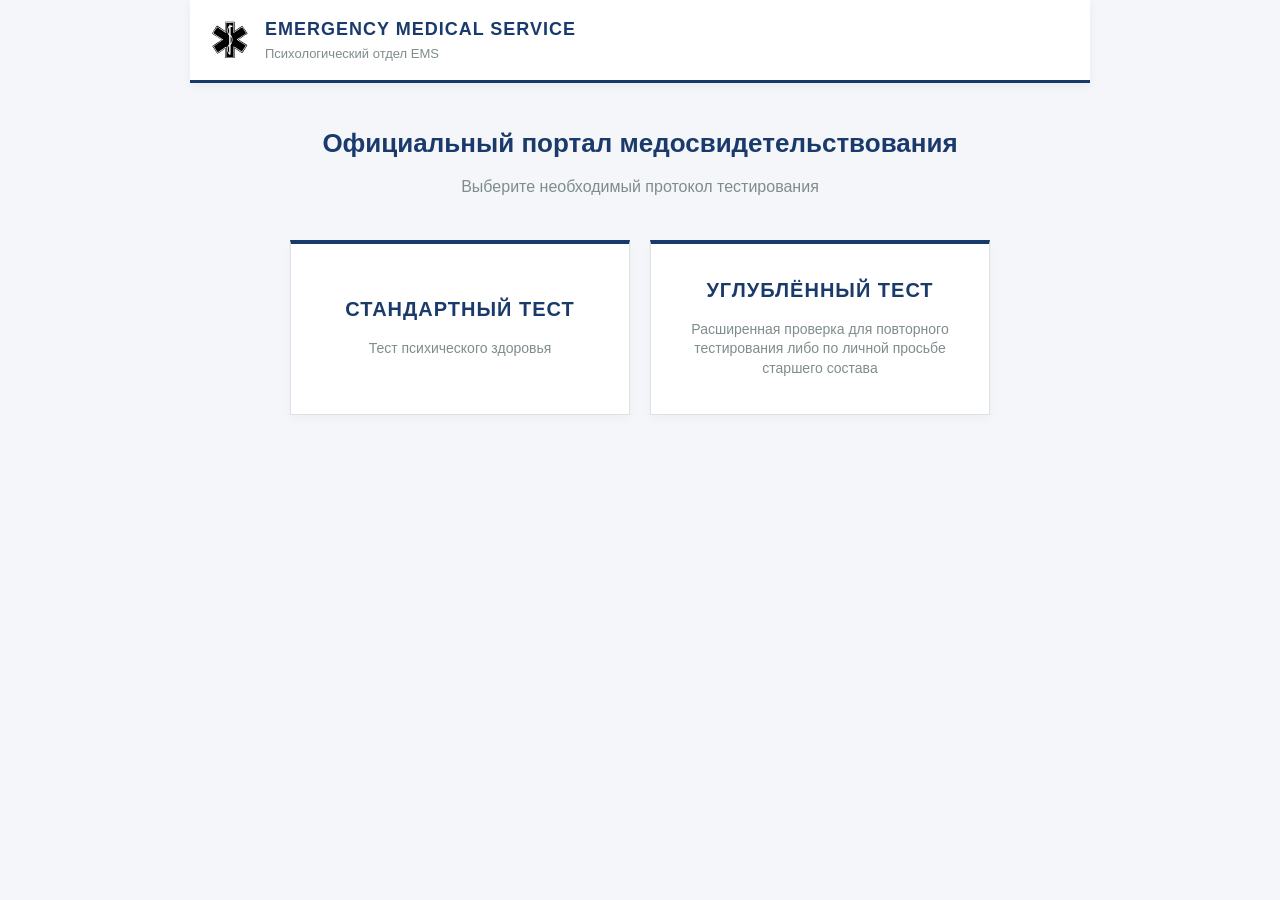
==== index.html @ 2fc99e48 "Update index.html" ====
<!DOCTYPE html>
<html lang="ru">

<head>
  <meta charset="UTF-8">
  <meta name="viewport" content="width=device-width, initial-scale=1.0">
  <title>|EMS| Чек-лист психического здоровья</title>
  <link rel="icon" type="image/svg+xml" href="assets/favicon.svg">

  <link rel="stylesheet" href="css/base.css">
  <link rel="stylesheet" href="css/form.css">
  <link rel="stylesheet" href="css/result.css">
  <link rel="stylesheet" href="css/certificate.css">
</head>

<body>

  <header class="ems-header">
    <div class="ems-header-inner">
      <img src="assets/logo-star.svg" alt="EMS" class="ems-logo">
      <div class="ems-header-text">
        <span class="ems-title">Emergency Medical Service</span>
        <span class="ems-subtitle">Психологический отдел EMS</span>
      </div>
    </div>
  </header>

  <main class="ems-content">
    <div id="startScreen">
      <h1>Официальный портал медосвидетельствования</h1>
      <div class="subtitle">Выберите необходимый протокол тестирования</div>

      <div class="menu-grid">
        <button class="menu-btn" onclick="openNormalModal()">
          <span class="btn-title">Стандартный тест</span>
          <span class="btn-subtitle">Тест психического здоровья</span>
        </button>
        <button class="menu-btn special" onclick="openSpecialModal()">
          <span class="btn-title">Углублённый тест</span>
          <span class="btn-subtitle">Расширенная проверка для повторного тестирования либо по личной просьбе старшего
            состава</span>
        </button>
      </div>
    </div>

    <div id="normalTestWrapper" style="display: none;">
      <button class="back-btn" onclick="goToMenu()">← Вернуться в главное меню</button>

      <h1>Психологический тест</h1>
      <div class="subtitle">Заполните данные и ответьте на вопросы</div>

      <div class="patient-fields">
        <label for="patientName">Имя и фамилия сотрудника:</label>
        <input type="text" id="patientName" placeholder="Например: Иван Петров" autocomplete="off">

        <label for="doctorName">Имя и фамилия врача:</label>
        <input type="text" id="doctorName" class="doctor-input" placeholder="Например: Александр Смирнов"
          autocomplete="off">
      </div>

      <form id="quiz"></form>

      <div class="form-actions">
        <button onclick="checkAnswers('normal')">Завершить и проверить</button>
        <button class="secondary" onclick="resetQuiz()">Очистить форму</button>
      </div>

      <div id="result"></div>

      <button class="gen-btn" id="genBtn" onclick="generateCertificate()" style="display:none;">
        Сформировать справку
      </button>
    </div>

    <div id="specialTestWrapper" style="display: none;">
      <button class="back-btn" onclick="goToMenu()">← Вернуться в главное меню</button>

      <h1>Углублённый психологический тест</h1>
      <div class="subtitle">Заполните данные и ответьте на вопросы</div>

      <div class="patient-fields">
        <label for="specialPatientName">Имя и фамилия сотрудника:</label>
        <input type="text" id="specialPatientName" placeholder="Например: Иван Петров" autocomplete="off">

        <label for="specialDoctorName">Имя и фамилия врача:</label>
        <input type="text" id="specialDoctorName" class="doctor-input" placeholder="Например: Александр Смирнов"
          autocomplete="off">
      </div>

      <form id="specialQuiz"></form>

      <div class="form-actions">
        <button onclick="checkAnswers('special')">Завершить и проверить</button>
        <button class="secondary" onclick="resetQuiz()">Очистить форму</button>
      </div>

      <div id="specialResult"></div>

      <button class="gen-btn" id="specialGenBtn" onclick="generateCertificate()" style="display:none;">
        Сформировать справку
      </button>
    </div>
  </main>

  <!-- Модальное окно выбора отдела для стандартного теста -->
  <div id="normalModal" class="modal-overlay" style="display: none;">
    <div class="modal-content">
      <h2>Выберите отдел</h2>
      <p class="modal-subtitle">Для какого подразделения проводится стандартный тест?</p>
      <div class="modal-grid">
        <button class="modal-btn" onclick="startNormalTest('lspd')">LSPD</button>
        <button class="modal-btn disabled" disabled onclick="startNormalTest('advocate')">Адвокатура</button>
        <button class="modal-btn disabled" disabled onclick="startNormalTest('ems')">EMS</button>
        <button class="modal-btn disabled" disabled onclick="startNormalTest('gov')">GOV</button>
      </div>
      <button class="modal-close" onclick="closeModal('normalModal')">Отмена</button>
    </div>
  </div>

  <!-- Модальное окно выбора отдела -->
  <div id="specialModal" class="modal-overlay" style="display: none;">
    <div class="modal-content">
      <h2>Выберите отдел</h2>
      <p class="modal-subtitle">Для какого подразделения проводится углублённый тест?</p>
      <div class="modal-grid">
        <button class="modal-btn" onclick="startSpecialTest('lspd')">LSPD</button>
        <button class="modal-btn disabled" disabled onclick="startSpecialTest('advocate')">Адвокатура</button>
        <button class="modal-btn disabled" disabled onclick="startSpecialTest('ems')">EMS</button>
        <button class="modal-btn disabled" disabled onclick="startSpecialTest('gov')">GOV</button>
      </div>
      <button class="modal-close" onclick="closeSpecialModal()">Отмена</button>
    </div>
  </div>

  <!-- СПРАВКА ВЫНЕСЕНА СЮДА, ЧТОБЫ ОНА НЕ ЗАВИСЕЛА ОТ ТЕСТОВ -->
  <div id="certWrapper" style="display:none; margin-top: 30px;">
    <div id="certImage">
      <div id="ciStampArea"></div>
      <div class="ci-header">
        <img class="ci-logo" alt="Звезда жизни" src="assets/logo-star.svg">
        <div class="ci-header-text">
          <div class="ci-org">Emergency Medical Service</div>
          <div class="ci-title">СПРАВКА</div>
          <div class="ci-subtitle">о психическом состоянии сотрудника</div>
        </div>
      </div>

      <div class="ci-body">
        <div class="ci-row">
          <span class="ci-label">Сотрудник:</span>
          <span class="ci-value" id="ciPatient">—</span>
        </div>
        <div class="ci-row">
          <span class="ci-label">Психическое состояние:</span>
          <div class="ci-state" id="ciState">—</div>
        </div>
        <div class="ci-verdict" id="ciVerdict">—</div>
      </div>

      <div class="ci-footer">
        <div>
          <div class="ci-sign-line" id="ciDoctor">—</div>
          <div class="ci-label">Подпись врача</div>
        </div>
        <div class="ci-date" id="ciDate">—</div>
      </div>
    </div>

    <div class="cert-actions">
      <button class="copy-btn" id="copyBtn" onclick="copyCertificate()">Текст для Discord</button>
      <button class="img-btn" id="imgBtn" onclick="copyCertificateAsImage()">Скопировать картинкой</button>
    </div>

    <div class="rp-row" id="rpRow" style="display:none;">
      <button class="rp-btn" id="rpBtn" onclick="copyRoleplay()">RP /me</button>
      <button class="do-btn" id="doBtn" onclick="copyDo()">RP /do</button>
    </div>

    <div class="copy-status" id="copyStatus"></div>
  </div>

  <script src="js/data.js"></script>
  <script src="js/utils.js"></script>
  <script src="js/stamp.js"></script>
  <script src="js/quiz.js"></script>
  <script src="js/certificate.js"></script>
  <script src="js/main.js"></script>
</body>

</html>
---- css/base.css ----
* { box-sizing: border-box; }

body {
  font-family: 'Segoe UI', -apple-system, Arial, sans-serif;
  max-width: 900px;
  margin: 0 auto;
  padding: 0 20px 50px 20px;
  font-size: 16px;
  line-height: 1.6;
  color: #2c3e50;
  background-color: #f4f6f9;
}

/* Строгая шапка */
.ems-header {
  background: #ffffff;
  border-bottom: 3px solid #1a3a6c;
  margin: 0 -20px 40px -20px;
  padding: 15px 20px;
  box-shadow: 0 2px 10px rgba(0,0,0,0.05);
}

.ems-header-inner {
  display: flex;
  align-items: center;
  gap: 15px;
  max-width: 900px;
  margin: 0 auto;
}

.ems-logo {
  width: 40px;
  height: 40px;
}

.ems-header-text {
  display: flex;
  flex-direction: column;
}

.ems-title {
  font-size: 18px;
  font-weight: 700;
  color: #1a3a6c;
  letter-spacing: 1px;
  text-transform: uppercase;
}

.ems-subtitle {
  font-size: 13px;
  color: #7f8c8d;
  font-weight: 500;
}

h1 {
  font-size: 26px;
  text-align: center;
  margin-bottom: 10px;
  color: #1a3a6c;
  font-weight: 700;
}

.subtitle {
  text-align: center;
  color: #7f8c8d;
  font-size: 16px;
  margin-bottom: 35px;
}
---- css/form.css ----
.patient-fields {
  background: #ffffff;
  padding: 25px;
  border-radius: 0;
  margin-bottom: 30px;
  border: 1px solid #dce1e6;
  border-top: 4px solid #1a3a6c;
  box-shadow: 0 4px 12px rgba(0,0,0,0.03);
}

.patient-fields label {
  display: block;
  font-weight: 600;
  margin-bottom: 8px;
  color: #2c3e50;
  font-size: 14px;
  text-transform: uppercase;
  letter-spacing: 0.5px;
}

.patient-fields input {
  width: 100%;
  padding: 14px;
  font-size: 16px;
  border: 1px solid #bdc3c7;
  border-radius: 3px;
  margin-bottom: 20px;
  background: #fafbfc;
  transition: border 0.2s;
}

.patient-fields input:focus {
  outline: none;
  border-color: #1a3a6c;
  background: #ffffff;
  box-shadow: 0 0 0 3px rgba(26, 58, 108, 0.1);
}

.patient-fields input:last-child { margin-bottom: 0; }

.block-title {
  font-size: 16px;
  font-weight: 700;
  margin: 40px 0 20px;
  padding: 15px 20px;
  background: #1a3a6c; /* Темно-синий фон */
  color: #ffffff;
  border-radius: 3px;
  text-transform: uppercase;
  letter-spacing: 1px;
  box-shadow: 0 2px 4px rgba(0,0,0,0.1);
}

.question {
  margin-bottom: 25px;
  padding: 25px;
  border: 1px solid #bdc3c7; /* Четкая серая рамка */
  border-left: 4px solid #1a3a6c; /* Синий акцент слева */
  border-radius: 3px;
  background: #ffffff;
  box-shadow: 0 4px 6px rgba(0,0,0,0.04); /* Легкая тень для объема */
}

.question h3 { 
  margin-top: 0; 
  font-size: 17px; 
  font-weight: 700;
  color: #1a3a6c; /* Синий цвет заголовка вопроса */
  margin-bottom: 15px;
  line-height: 1.4;
  border-bottom: 1px solid #eef2f5;
  padding-bottom: 10px;
}

label.answer {
  display: flex;
  align-items: flex-start;
  gap: 12px;
  margin: 8px 0;
  padding: 14px;
  background: #f8fafc;
  border: 1px solid #dce1e6;
  border-radius: 4px;
  cursor: pointer;
  transition: all 0.15s;
}

label.answer:hover {
  background: #eef2f5;
  border-color: #bdc3c7;
}

input[type="checkbox"] {
  width: 18px;
  height: 18px;
  flex-shrink: 0;
  margin-top: 3px;
  cursor: pointer;
  accent-color: #1a3a6c;
}

/* Базовые кнопки */
button {
  width: 100%;
  padding: 15px 20px;
  font-size: 16px;
  font-weight: 600;
  cursor: pointer;
  border-radius: 4px;
  border: none;
  margin-top: 10px;
  display: flex;
  align-items: center;
  justify-content: center;
  gap: 8px;
  transition: background 0.2s;
}

/* Основная кнопка */
.form-actions button:first-child {
  background: #1a3a6c;
  color: #ffffff;
  border: 1px solid #1a3a6c;
}
.form-actions button:first-child:hover {
  background: #122a4f;
}

/* Кнопка Сбросить */
button.secondary {
  background: #ffffff;
  color: #7f8c8d;
  border: 1px solid #bdc3c7;
}
button.secondary:hover {
  background: #f4f6f8;
  color: #2c3e50;
}

/* Кнопка Генерации */
button.gen-btn {
  background: #2980b9;
  color: white;
  margin-top: 25px;
  padding: 16px;
  font-size: 17px;
}
button.gen-btn:hover {
  background: #216a9c;
}

/* Меню */
#startScreen {
  text-align: center;
  margin-top: 20px;
}

.menu-grid {
  display: grid;
  grid-template-columns: 1fr 1fr;
  gap: 20px;
  max-width: 700px;
  margin: 40px auto;
}

.menu-btn {
  padding: 35px 25px;
  background: #ffffff;
  color: #1a3a6c;
  border: 1px solid #dce1e6;
  border-top: 4px solid #1a3a6c;
  border-radius: 0;
  cursor: pointer;
  transition: all 0.2s;
  display: flex;
  flex-direction: column;
  align-items: center;
  justify-content: center;
  margin-top: 0;
  box-shadow: 0 4px 10px rgba(0,0,0,0.03);
  text-align: center;
}

.menu-btn:hover {
  background: #f8fafc;
  border-color: #1a3a6c;
  box-shadow: 0 8px 20px rgba(26, 58, 108, 0.08);
}

.btn-title {
  font-size: 20px;
  font-weight: 700;
  margin-bottom: 10px;
  text-transform: uppercase;
  letter-spacing: 1px;
}

.btn-subtitle {
  font-size: 14px;
  color: #7f8c8d;
  font-weight: 400;
  line-height: 1.4;
}

.menu-btn.special {
  border-top-color: #1a3a6c;
}

.menu-btn.special .btn-title {
  color: #1a3a6c;
}

.back-btn {
  background: transparent;
  color: #7f8c8d;
  border: none;
  font-size: 15px;
  font-weight: 600;
  cursor: pointer;
  padding: 0;
  margin-bottom: 20px;
  width: auto;
  text-align: left;
}

.back-btn:hover {
  color: #1a3a6c;
}

.empty-state {
  text-align: center; 
  margin-top: 40px; 
  font-size: 16px; 
  color: #7f8c8d;
  padding: 50px;
  background: #ffffff;
  border: 1px solid #dce1e6;
  border-radius: 4px;
}

@media (max-width: 600px) {
  .menu-grid { grid-template-columns: 1fr; }
}

/* ===== Модальное окно выбора отдела ===== */
.modal-overlay {
  position: fixed;
  inset: 0;
  background: rgba(0, 0, 0, 0.5);
  display: flex;
  align-items: center;
  justify-content: center;
  z-index: 1000;
  padding: 20px;
}

.modal-content {
  background: #ffffff;
  padding: 30px;
  border-radius: 4px;
  border-top: 4px solid #1a3a6c;
  max-width: 500px;
  width: 100%;
  box-shadow: 0 10px 40px rgba(0, 0, 0, 0.2);
  text-align: center;
}

.modal-content h2 {
  margin-top: 0;
  color: #1a3a6c;
  font-size: 22px;
  text-transform: uppercase;
  letter-spacing: 1px;
}

.modal-subtitle {
  color: #7f8c8d;
  font-size: 14px;
  margin-bottom: 25px;
}

.modal-grid {
  display: grid;
  grid-template-columns: 1fr 1fr;
  gap: 12px;
  margin-bottom: 20px;
}

.modal-btn {
  padding: 20px;
  background: #f8fafc;
  color: #1a3a6c;
  border: 1px solid #dce1e6;
  border-left: 4px solid #1a3a6c;
  border-radius: 3px;
  font-size: 16px;
  font-weight: 700;
  cursor: pointer;
  transition: all 0.2s;
  text-transform: uppercase;
  margin-top: 0;
}

.modal-btn:hover {
  background: #eef2f5;
  border-color: #1a3a6c;
}

.modal-close {
  background: transparent;
  color: #7f8c8d;
  border: none;
  font-size: 14px;
  cursor: pointer;
  padding: 8px;
  width: auto;
  margin: 0 auto;
}

.modal-close:hover {
  color: #2c3e50;
}

@media (max-width: 500px) {
  .modal-grid { grid-template-columns: 1fr; }
}

/* Заблокированные кнопки в модалке */
.modal-btn.disabled,
.modal-btn:disabled {
  background: #f0f2f5;
  color: #a0a8b3;
  border-left-color: #c0c7d0;
  border-color: #dce1e6;
  cursor: not-allowed;
  opacity: 0.7;
  position: relative;
}

.modal-btn.disabled:hover,
.modal-btn:disabled:hover {
  background: #f0f2f5;
  border-color: #dce1e6;
}

/* Бейдж «В разработке» */
.modal-btn.disabled::after,
.modal-btn:disabled::after {
  content: 'в разработке';
  position: absolute;
  bottom: 6px;
  left: 50%;
  transform: translateX(-50%);
  font-size: 10px;
  font-weight: 600;
  color: #a0a8b3;
  text-transform: lowercase;
  letter-spacing: 0.3px;
}
---- css/result.css ----
#result, #specialResult {
  margin-top: 30px;
  padding: 25px;
  border-radius: 4px;
  transition: background 0.4s, color 0.4s;
  text-align: center;
  border: 1px solid rgba(0,0,0,0.1);
}

#result .score, #specialResult .score {
  font-size: 16px;
  font-weight: 700;
  margin-bottom: 10px;
  text-transform: uppercase;
  letter-spacing: 1px;
}

#result .label, #specialResult .label {
  font-size: 22px;
  font-weight: 700;
  margin-bottom: 15px;
}

#result .recommendation, #specialResult .recommendation {
  font-size: 15px;
  line-height: 1.5;
  padding-top: 15px;
  border-top: 1px solid rgba(0, 0, 0, 0.1);
}

.copy-status {
  text-align: center;
  color: #27ae60;
  font-weight: 600;
  margin-top: 15px;
  font-size: 15px;
  min-height: 20px;
}

.stamp-img {
  position: absolute;
  width: 200px;
  height: 200px;
  pointer-events: none;
  transform: translate(-50%, -50%);
  opacity: 0.85;
  mix-blend-mode: multiply;
  z-index: 10;
}

#ciStampArea {
  position: absolute;
  inset: 0;
  pointer-events: none;
  overflow: hidden;
  z-index: 10;
}
#ciStampArea .stamp-img { opacity: 0.9; }

.cert-actions {
  display: grid;
  grid-template-columns: repeat(auto-fit, minmax(200px, 1fr));
  gap: 12px;
  margin-top: 20px;
}

.rp-row { 
  display: grid; 
  grid-template-columns: repeat(auto-fit, minmax(200px, 1fr)); 
  gap: 12px; 
  margin-top: 12px; 
}

.cert-actions button,
.rp-row button {
  margin-top: 0;
  font-size: 14px;
  font-weight: 600;
  padding: 14px 16px;
  border-radius: 3px;
  border: 1px solid #bdc3c7;
  cursor: pointer;
  color: #2c3e50;
  background: #ffffff;
  display: flex;
  align-items: center;
  justify-content: center;
  gap: 8px;
  transition: all 0.2s ease;
}

.cert-actions button:hover,
.rp-row button:hover {
  background: #f4f6f8;
}

.cert-actions button:active,
.rp-row button:active {
  background: #e1e8ed;
}

button.copy-btn { border-color: #4752C4; color: #4752C4; }
button.copy-btn:hover { background: #f0f2ff; }

button.img-btn  { border-color: #2980b9; color: #216a9c; }
button.img-btn:hover { background: #eaf4fb; }

button.rp-btn   { border-color: #8e44ad; color: #7d3c98; }
button.rp-btn:hover { background: #f8eefb; }

button.do-btn   { border-color: #16a085; color: #13856e; }
button.do-btn:hover { background: #eafaf7; }
---- css/certificate.css ----
#certImage {
  position: fixed;
  left: -9999px;
  top: 0;
  width: 700px;
  background: #ffffff;
  padding: 40px 50px;
  font-family: 'Georgia', 'Times New Roman', serif;
  color: #1a1a1a;
  overflow: hidden;
}

#certImage.visible {
  position: relative;
  left: auto;
  top: auto;
  margin: 20px auto;
  box-shadow: 0 8px 30px rgba(0, 0, 0, 0.15);
  border-radius: 4px;
  border: 1px solid #e0e0e0;
  cursor: crosshair;
}

#certImage.visible::after {
  content: 'Кликните в любом месте, чтобы поставить печать';
  position: absolute;
  bottom: 10px;
  right: 15px;
  font-family: -apple-system, Arial, sans-serif;
  font-size: 12px;
  color: #999;
  pointer-events: none;
  opacity: 0.7;
}

#certImage .ci-header {
  position: relative;
  border-bottom: 3px double #1a3a6c;
  padding-bottom: 20px;
  margin-bottom: 25px;
  min-height: 110px;
  display: flex;
  align-items: center;
  justify-content: center;
}

#certImage .ci-logo {
  position: absolute;
  left: 0;
  top: 50%;
  transform: translateY(-50%);
  width: 100px;
  height: 100px;
}

#certImage .ci-header-text { text-align: center; }
#certImage .ci-org {
  font-size: 13px;
  letter-spacing: 3px;
  color: #1a3a6c;
  font-weight: bold;
  text-transform: uppercase;
  margin-bottom: 6px;
}
#certImage .ci-title {
  font-size: 26px;
  font-weight: bold;
  color: #1a3a6c;
  letter-spacing: 2px;
  margin-bottom: 4px;
}
#certImage .ci-subtitle {
  font-size: 13px;
  color: #666;
  font-style: italic;
}

#certImage .ci-body {
  font-size: 17px;
  line-height: 1.8;
  margin-bottom: 30px;
}
#certImage .ci-row { margin-bottom: 12px; }
#certImage .ci-label { color: #555; font-size: 14px; }
#certImage .ci-value { font-weight: bold; color: #1a1a1a; }
#certImage .ci-state {
  font-size: 20px;
  font-weight: bold;
  padding: 4px 0;
  display: inline-block;
  margin: 6px 0;
}
#certImage .ci-verdict {
  font-size: 18px;
  font-style: italic;
  margin-top: 12px;
  padding: 12px 20px;
  border-left: 4px solid #1a3a6c;
  background: #f0f4fa;
}

#certImage .ci-footer {
  margin-top: 40px;
  padding-top: 20px;
  border-top: 1px solid #ccc;
  display: flex;
  justify-content: space-between;
  align-items: flex-end;
  font-size: 14px;
}
#certImage .ci-sign-line {
  border-bottom: 1px solid #1a1a1a;
  min-width: 200px;
  padding-bottom: 3px;
  margin-bottom: 5px;
  font-family: 'Georgia', serif;
  font-style: italic;
  font-size: 16px;
}
#certImage .ci-date {
  color: #555;
  font-size: 13px;
  text-align: right;
}

.stamp-img {
  position: absolute;
  width: 200px;
  height: 200px;
  pointer-events: none;
  transform: translate(-50%, -50%);
  opacity: 0.85;
  mix-blend-mode: multiply;
  z-index: 10;
}

#certImage.rendering::after {
  display: none;
}

@media (max-width: 768px) {
  #certImage.visible {
    width: 100%;
    max-width: 100%;
    padding: 20px 15px;
    margin: 15px 0;
    box-sizing: border-box;
  }
  
  #certImage .ci-header {
    flex-direction: column;
    text-align: center;
    padding-bottom: 15px;
  }
  
  #certImage .ci-logo {
    position: static;
    transform: none;
    margin-bottom: 15px;
    width: 70px;
    height: 70px;
  }

  #certImage .ci-footer {
    flex-direction: column;
    align-items: flex-start;
    gap: 15px;
  }
  
  #certImage .ci-date {
    text-align: left;
  }

  #certImage.visible::after {
    display: none;
  }
}
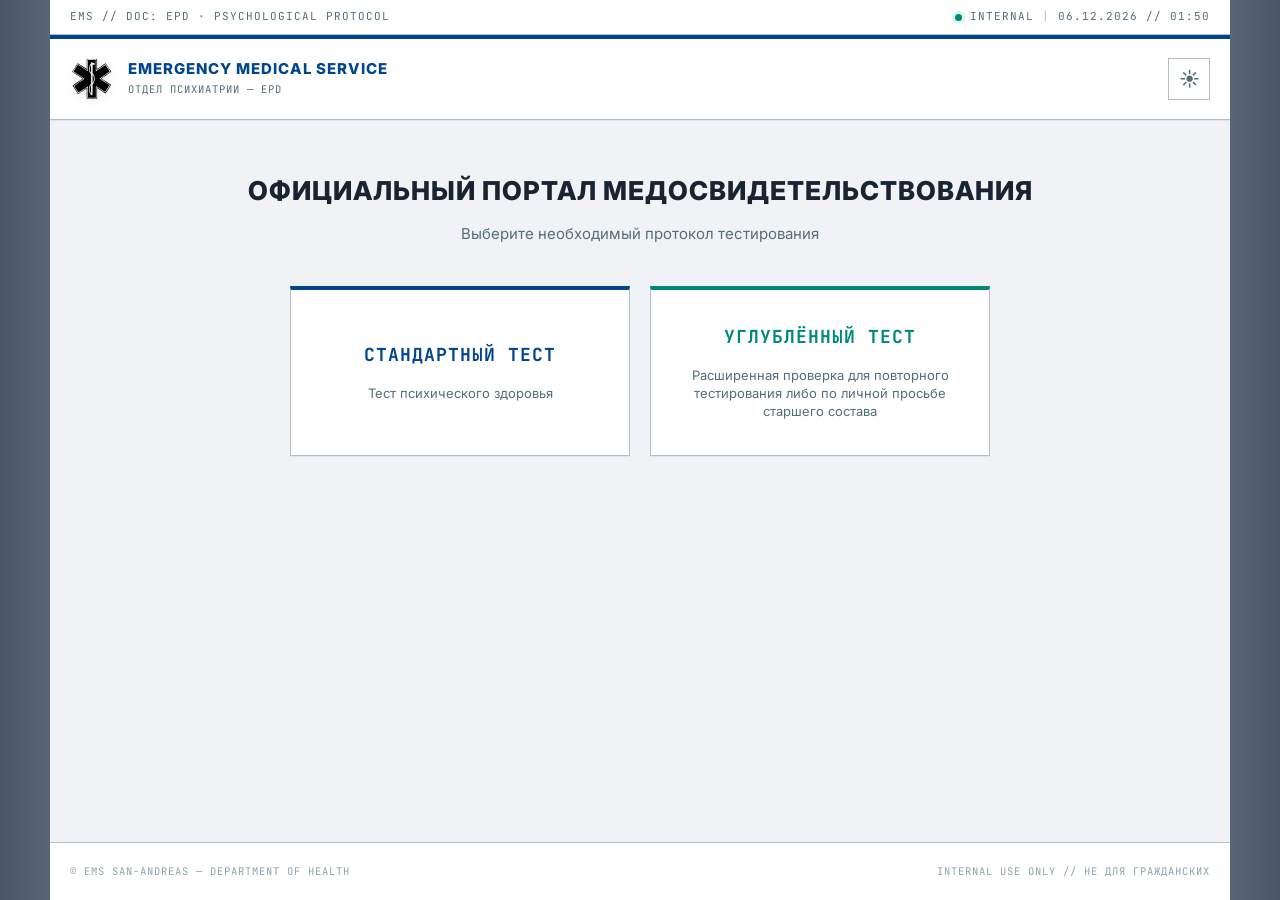
==== commit 2591b3ce: "Add files via upload" ====
--- a/index.html
+++ b/index.html
@@ -4,24 +4,50 @@
 <head>
   <meta charset="UTF-8">
   <meta name="viewport" content="width=device-width, initial-scale=1.0">
-  <title>|EMS| Чек-лист психического здоровья</title>
+  <title>EMS EPD | Чек-лист психического здоровья</title>
   <link rel="icon" type="image/svg+xml" href="assets/favicon.svg">
 
   <link rel="stylesheet" href="css/base.css">
+  <link rel="stylesheet" href="css/portal.css">
+  <link rel="stylesheet" href="css/themes.css">
   <link rel="stylesheet" href="css/form.css">
   <link rel="stylesheet" href="css/result.css">
   <link rel="stylesheet" href="css/certificate.css">
+
+  <style>
+    html { transition: none; }
+  </style>
+  <script src="js/theme-init.js"></script>
 </head>
 
-<body>
-
+<body class="theme-light">
+
+  <!-- ===== TOPBAR ===== -->
+  <div class="topbar">
+    <div class="topbar-inner">
+      <span class="topbar-left">EMS // DOC: EPD · PSYCHOLOGICAL PROTOCOL</span>
+      <span class="topbar-right">
+        <span class="status-dot"></span> INTERNAL
+        <span class="topbar-divider">|</span>
+        <span id="topbar-date">—</span>
+      </span>
+    </div>
+  </div>
+
+  <!-- ===== HEADER ===== -->
   <header class="ems-header">
     <div class="ems-header-inner">
-      <img src="assets/logo-star.svg" alt="EMS" class="ems-logo">
-      <div class="ems-header-text">
-        <span class="ems-title">Emergency Medical Service</span>
-        <span class="ems-subtitle">Психологический отдел EMS</span>
-      </div>
+      <a href="index.html" class="brand">
+        <img src="assets/logo-star.svg" alt="EMS" class="ems-logo">
+        <div class="ems-header-text">
+          <span class="ems-title">EMERGENCY MEDICAL SERVICE</span>
+          <span class="ems-subtitle">Отдел психиатрии — EPD</span>
+        </div>
+      </a>
+      <button id="themeToggle" class="theme-toggle" title="Переключить тему" aria-label="Переключить тему">
+        <span class="theme-icon-light">☀</span>
+        <span class="theme-icon-dark">☾</span>
+      </button>
     </div>
   </header>
 
@@ -37,14 +63,13 @@
         </button>
         <button class="menu-btn special" onclick="openSpecialModal()">
           <span class="btn-title">Углублённый тест</span>
-          <span class="btn-subtitle">Расширенная проверка для повторного тестирования либо по личной просьбе старшего
-            состава</span>
+          <span class="btn-subtitle">Расширенная проверка для повторного тестирования либо по личной просьбе старшего состава</span>
         </button>
       </div>
     </div>
 
     <div id="normalTestWrapper" style="display: none;">
-      <button class="back-btn" onclick="goToMenu()">← Вернуться в главное меню</button>
+      <button class="back-btn" onclick="goToMenu()">⬅ Вернуться в главное меню</button>
 
       <h1>Психологический тест</h1>
       <div class="subtitle">Заполните данные и ответьте на вопросы</div>
@@ -54,8 +79,7 @@
         <input type="text" id="patientName" placeholder="Например: Иван Петров" autocomplete="off">
 
         <label for="doctorName">Имя и фамилия врача:</label>
-        <input type="text" id="doctorName" class="doctor-input" placeholder="Например: Александр Смирнов"
-          autocomplete="off">
+        <input type="text" id="doctorName" class="doctor-input" placeholder="Например: Александр Смирнов" autocomplete="off">
       </div>
 
       <form id="quiz"></form>
@@ -73,7 +97,7 @@
     </div>
 
     <div id="specialTestWrapper" style="display: none;">
-      <button class="back-btn" onclick="goToMenu()">← Вернуться в главное меню</button>
+      <button class="back-btn" onclick="goToMenu()">⬅ Вернуться в главное меню</button>
 
       <h1>Углублённый психологический тест</h1>
       <div class="subtitle">Заполните данные и ответьте на вопросы</div>
@@ -83,8 +107,7 @@
         <input type="text" id="specialPatientName" placeholder="Например: Иван Петров" autocomplete="off">
 
         <label for="specialDoctorName">Имя и фамилия врача:</label>
-        <input type="text" id="specialDoctorName" class="doctor-input" placeholder="Например: Александр Смирнов"
-          autocomplete="off">
+        <input type="text" id="specialDoctorName" class="doctor-input" placeholder="Например: Александр Смирнов" autocomplete="off">
       </div>
 
       <form id="specialQuiz"></form>
@@ -109,8 +132,8 @@
       <p class="modal-subtitle">Для какого подразделения проводится стандартный тест?</p>
       <div class="modal-grid">
         <button class="modal-btn" onclick="startNormalTest('lspd')">LSPD</button>
-        <button class="modal-btn disabled" disabled onclick="startNormalTest('advocate')">Адвокатура</button>
-        <button class="modal-btn disabled" disabled onclick="startNormalTest('ems')">EMS</button>
+        <button class="modal-btn" onclick="startNormalTest('advocate')">Адвокатура</button>
+        <button class="modal-btn" onclick="startNormalTest('ems')">EMS</button>
         <button class="modal-btn disabled" disabled onclick="startNormalTest('gov')">GOV</button>
       </div>
       <button class="modal-close" onclick="closeModal('normalModal')">Отмена</button>
@@ -124,15 +147,15 @@
       <p class="modal-subtitle">Для какого подразделения проводится углублённый тест?</p>
       <div class="modal-grid">
         <button class="modal-btn" onclick="startSpecialTest('lspd')">LSPD</button>
-        <button class="modal-btn disabled" disabled onclick="startSpecialTest('advocate')">Адвокатура</button>
+        <button class="modal-btn" onclick="startSpecialTest('advocate')">Адвокатура</button>
         <button class="modal-btn disabled" disabled onclick="startSpecialTest('ems')">EMS</button>
         <button class="modal-btn disabled" disabled onclick="startSpecialTest('gov')">GOV</button>
       </div>
-      <button class="modal-close" onclick="closeSpecialModal()">Отмена</button>
-    </div>
-  </div>
-
-  <!-- СПРАВКА ВЫНЕСЕНА СЮДА, ЧТОБЫ ОНА НЕ ЗАВИСЕЛА ОТ ТЕСТОВ -->
+      <button class="modal-close" onclick="closeModal('specialModal')">Отмена</button>
+    </div>
+  </div>
+
+  <!-- СПРАВКА -->
   <div id="certWrapper" style="display:none; margin-top: 30px;">
     <div id="certImage">
       <div id="ciStampArea"></div>
@@ -179,12 +202,32 @@
     <div class="copy-status" id="copyStatus"></div>
   </div>
 
+  <!-- ===== FOOTER ===== -->
+  <footer class="ems-footer">
+    <div class="footer-inner">
+      <span>© EMS SAN-ANDREAS — DEPARTMENT OF HEALTH</span>
+      <span>INTERNAL USE ONLY // НЕ ДЛЯ ГРАЖДАНСКИХ</span>
+    </div>
+  </footer>
+
   <script src="js/data.js"></script>
   <script src="js/utils.js"></script>
   <script src="js/stamp.js"></script>
   <script src="js/quiz.js"></script>
   <script src="js/certificate.js"></script>
   <script src="js/main.js"></script>
+  <script src="js/theme.js"></script>
+  <script>
+    // Дата в топбаре
+    (function () {
+      const el = document.getElementById('topbar-date');
+      if (el) {
+        const d = new Date();
+        const p = n => String(n).padStart(2, '0');
+        el.textContent = `${p(d.getDate())}.${p(d.getMonth() + 1)}.${d.getFullYear()} // ${p(d.getHours())}:${p(d.getMinutes())}`;
+      }
+    })();
+  </script>
 </body>
 
-</html>
+</html>
--- a/css/base.css
+++ b/css/base.css
@@ -1,68 +1,142 @@
+@import url('https://fonts.googleapis.com/css2?family=Inter:wght@400;500;600;700;800&family=JetBrains+Mono:wght@400;600;700&display=swap');
+
 * { box-sizing: border-box; }
 
+html {
+  background: linear-gradient(90deg, #4a5568 0%, #9aa5b4 20%, #eef1f5 50%, #9aa5b4 80%, #4a5568 100%);
+  background-size: cover;
+  background-repeat: no-repeat;
+  min-height: 100vh;
+  transition: background 0.5s ease;
+}
+html.theme-dark {
+  background: linear-gradient(90deg, #000 0%, #060b14 20%, #162338 50%, #060b14 80%, #000 100%);
+}
+@supports (min-height: 100dvh) { html { min-height: 100dvh; } }
+
 body {
-  font-family: 'Segoe UI', -apple-system, Arial, sans-serif;
-  max-width: 900px;
+  font-family: 'Inter', 'Segoe UI', -apple-system, Arial, sans-serif;
+  max-width: 1180px;
   margin: 0 auto;
-  padding: 0 20px 50px 20px;
-  font-size: 16px;
+  padding: 0 20px;
+  font-size: 15px;
   line-height: 1.6;
-  color: #2c3e50;
-  background-color: #f4f6f9;
+  color: var(--text);
+  background: var(--page-bg);
+  display: flex;
+  flex-direction: column;
+  min-height: 100vh;
+  transition: background-color 0.4s ease, color 0.4s ease;
 }
 
-/* Строгая шапка */
+main.ems-content { flex: 1 0 auto; }
+
+.topbar {
+  background: var(--panel);
+  border-bottom: 1px solid var(--border);
+  margin: 0 -20px;
+  padding: 0 20px;
+  font-family: var(--mono);
+  font-size: 11px;
+  letter-spacing: 1px;
+  transition: background-color 0.4s ease, border-color 0.4s ease;
+}
+.topbar-inner {
+  max-width: 1180px;
+  margin: 0 auto;
+  display: flex;
+  justify-content: space-between;
+  align-items: center;
+  height: 34px;
+  color: var(--text-faint);
+}
+.topbar-left { color: var(--text-dim); }
+.topbar-right { display: flex; align-items: center; gap: 8px; color: var(--text-dim); }
+.topbar-divider { color: var(--border); }
+
+.status-dot {
+  width: 7px; height: 7px;
+  background: var(--teal);
+  border-radius: 50%;
+  display: inline-block;
+  box-shadow: 0 0 0 3px rgba(0, 184, 148, 0.15);
+  animation: pulse 2s infinite;
+}
+@keyframes pulse { 0%,100%{opacity:1} 50%{opacity:.5} }
+
 .ems-header {
-  background: #ffffff;
-  border-bottom: 3px solid #1a3a6c;
-  margin: 0 -20px 40px -20px;
-  padding: 15px 20px;
-  box-shadow: 0 2px 10px rgba(0,0,0,0.05);
+  background: var(--panel);
+  border-bottom: 1px solid var(--border);
+  border-top: 4px solid var(--accent);
+  margin: 0 -20px 30px -20px;
+  padding: 18px 20px;
+  box-shadow: var(--shadow-sm);
+  transition: background-color 0.4s ease, border-color 0.4s ease;
 }
-
 .ems-header-inner {
   display: flex;
   align-items: center;
-  gap: 15px;
-  max-width: 900px;
+  justify-content: space-between;
+  gap: 20px;
+  max-width: 1180px;
   margin: 0 auto;
+  flex-wrap: wrap;
 }
-
-.ems-logo {
-  width: 40px;
-  height: 40px;
+.brand { display: flex; align-items: center; gap: 14px; text-decoration: none; margin-right: auto; }
+.ems-logo { width: 44px; height: 44px; object-fit: contain; }
+.ems-header-text { display: flex; flex-direction: column; justify-content: center; min-height: 44px; }
+.ems-title {
+  font-family: var(--mono);
+  font-size: 15px;
+  font-weight: 700;
+  color: var(--accent);
+  letter-spacing: 2px;
+  line-height: 1.2;
 }
-
-.ems-header-text {
-  display: flex;
-  flex-direction: column;
-}
-
-.ems-title {
-  font-size: 18px;
-  font-weight: 700;
-  color: #1a3a6c;
+.ems-subtitle {
+  font-family: var(--mono);
+  font-size: 10.5px;
+  color: var(--text-dim);
   letter-spacing: 1px;
   text-transform: uppercase;
-}
-
-.ems-subtitle {
-  font-size: 13px;
-  color: #7f8c8d;
-  font-weight: 500;
+  margin-top: 3px;
 }
 
 h1 {
   font-size: 26px;
+  color: var(--text);
+  font-weight: 700;
+  letter-spacing: 0.3px;
+  margin: 0 0 10px;
   text-align: center;
-  margin-bottom: 10px;
-  color: #1a3a6c;
-  font-weight: 700;
+}
+.subtitle {
+  color: var(--text-dim);
+  font-size: 15px;
+  margin-bottom: 35px;
+  text-align: center;
 }
 
-.subtitle {
-  text-align: center;
-  color: #7f8c8d;
-  font-size: 16px;
-  margin-bottom: 35px;
+.ems-footer {
+  border-top: 1px solid var(--border);
+  margin: 40px -20px 0 -20px;
+  padding: 20px;
+  background: var(--panel);
+  flex-shrink: 0;
+}
+.footer-inner {
+  max-width: 1180px;
+  margin: 0 auto;
+  display: flex;
+  justify-content: space-between;
+  font-family: var(--mono);
+  font-size: 10.5px;
+  color: var(--text-faint);
+  letter-spacing: 1px;
+  flex-wrap: wrap;
+  gap: 10px;
+}
+
+@media (max-width: 700px) {
+  .footer-inner { justify-content: center; text-align: center; }
 }
--- a/css/portal.css
+++ b/css/portal.css
@@ -0,0 +1,1195 @@
+/* =========================================================
+   PORTAL — темы через CSS-переменные (см. themes.css)
+   ========================================================= */
+
+/* ===== HERO ===== */
+.hero {
+    padding: 30px 0 40px;
+    border-bottom: 1px solid var(--border);
+    margin-bottom: 0px; 
+}
+
+.hero-label {
+    font-family: var(--mono);
+    font-size: 11px;
+    color: var(--accent);
+    letter-spacing: 2px;
+    margin-bottom: 15px;
+    text-transform: uppercase;
+}
+
+.hero h1 {
+    font-size: 40px;
+    font-weight: 800;
+    letter-spacing: -0.8px;
+    line-height: 1.1;
+    margin-bottom: 15px;
+    color: var(--text);
+}
+
+.hero h1 .accent {
+    color: var(--accent);
+}
+
+.hero-desc {
+    max-width: 640px;
+    color: var(--text-dim);
+    font-size: 15.5px;
+    line-height: 1.7;
+    margin-bottom: 30px;
+}
+
+.hero-stats {
+    display: flex;
+    border: 1px solid var(--border);
+    width: fit-content;
+    background: var(--panel);
+    border-radius: 8px;
+    overflow: hidden;
+    box-shadow: var(--shadow-sm);
+}
+
+.stat {
+    display: flex;
+    flex-direction: column;
+    align-items: center;
+    padding: 14px 28px;
+    border-right: 1px solid var(--border);
+}
+
+.stat:last-child {
+    border-right: none;
+}
+
+.stat-num {
+    font-family: var(--mono);
+    font-size: 22px;
+    font-weight: 700;
+    color: var(--accent);
+    line-height: 1;
+}
+
+.stat-lbl {
+    font-family: var(--mono);
+    font-size: 9.5px;
+    color: var(--text-faint);
+    letter-spacing: 1.5px;
+    margin-top: 5px;
+}
+
+/* ===== SECTION HEAD ===== */
+.section-head {
+    display: flex;
+    align-items: baseline;
+    justify-content: space-between;
+    margin-bottom: 20px;
+    padding-bottom: 12px;
+    border-bottom: 1px solid var(--border);
+}
+
+.section-head h2 {
+    font-family: var(--mono);
+    font-size: 13px;
+    font-weight: 700;
+    letter-spacing: 2.5px;
+    color: var(--text);
+    margin: 0;
+    text-transform: uppercase;
+}
+
+.section-index {
+    font-family: var(--mono);
+    font-size: 10.5px;
+    color: var(--text-faint);
+    letter-spacing: 1.5px;
+}
+
+/* ===== GRID ===== */
+.portal-grid {
+    display: grid;
+    grid-template-columns: repeat(auto-fill, minmax(320px, 1fr));
+    gap: 20px;
+}
+
+.portal-card {
+    background: var(--panel);
+    padding: 26px 24px 22px;
+    text-decoration: none;
+    color: var(--text);
+    display: flex;
+    flex-direction: column;
+    transition: all 0.2s ease;
+    position: relative;
+    border: 1px solid var(--border);
+    border-radius: 10px;
+    box-shadow: var(--shadow-sm);
+}
+
+.portal-card::before {
+    content: '';
+    position: absolute;
+    top: 0;
+    left: 0;
+    right: 0;
+    height: 3px;
+    background: var(--accent);
+    border-radius: 10px 10px 0 0;
+    opacity: 0.85;
+}
+
+.portal-card:hover {
+    transform: translateY(-4px);
+    box-shadow: var(--shadow-lg);
+    border-color: var(--accent);
+}
+
+.card-top {
+    display: flex;
+    justify-content: space-between;
+    align-items: center;
+    margin-bottom: 14px;
+}
+
+.card-code {
+    font-family: var(--mono);
+    font-size: 11px;
+    font-weight: 700;
+    color: var(--accent);
+    letter-spacing: 1px;
+}
+
+.card-tag {
+    font-family: var(--mono);
+    font-size: 9.5px;
+    color: var(--text-dim);
+    letter-spacing: 1.5px;
+    border: 1px solid var(--border);
+    background: var(--panel-soft);
+    padding: 3px 8px;
+    text-transform: uppercase;
+    border-radius: 4px;
+}
+
+.card-title {
+    font-size: 18px;
+    font-weight: 700;
+    color: var(--text);
+    margin: 0 0 10px;
+    letter-spacing: -0.2px;
+    line-height: 1.3;
+}
+
+.card-desc {
+    font-size: 13.5px;
+    color: var(--text-dim);
+    line-height: 1.6;
+    margin: 0 0 18px;
+    flex-grow: 1;
+}
+
+.card-link {
+    font-family: var(--mono);
+    font-size: 10.5px;
+    font-weight: 700;
+    color: var(--accent);
+    letter-spacing: 1.5px;
+    transition: color 0.15s;
+    align-self: flex-start;
+}
+
+.portal-card:hover .card-link {
+    color: var(--accent-dim);
+}
+
+/* =========================================================
+   КАРТОЧКИ ОТДЕЛОВ: HRID и EPD
+   ========================================================= */
+
+.card-training::before {
+    background: var(--teal);
+}
+
+.card-training .card-code {
+    color: var(--teal);
+}
+
+.card-training .card-tag {
+    color: #00806a;
+    border-color: #bde9df;
+    background: var(--teal-soft);
+}
+
+.card-training:hover {
+    border-color: var(--teal);
+    box-shadow: 0 12px 32px rgba(0, 184, 148, 0.18);
+}
+
+.card-training .card-link {
+    color: var(--teal);
+}
+
+.card-training:hover .card-link {
+    color: #00806a;
+}
+
+.card-psych::before {
+    background: #7c5cff;
+}
+
+.card-psych .card-code {
+    color: #7c5cff;
+}
+
+.card-psych .card-tag {
+    color: #5a3fd6;
+    border-color: #ddd4ff;
+    background: #f0ecff;
+}
+
+.card-psych:hover {
+    border-color: #7c5cff;
+    box-shadow: 0 12px 32px rgba(124, 92, 255, 0.18);
+}
+
+.card-psych .card-link {
+    color: #7c5cff;
+}
+
+.card-psych:hover .card-link {
+    color: #5a3fd6;
+}
+
+/* =========================================================
+   ВНУТРЕННИЕ СТРАНИЦЫ
+   ========================================================= */
+
+.back-link {
+    display: inline-flex;
+    align-items: center;
+    gap: 6px;
+    color: var(--text-dim);
+    text-decoration: none;
+    font-family: var(--mono);
+    font-size: 11px;
+    font-weight: 600;
+    letter-spacing: 1.5px;
+    margin-bottom: 25px;
+    padding: 8px 0;
+    text-transform: uppercase;
+    transition: color 0.15s;
+}
+
+.back-link:hover {
+    color: var(--accent);
+}
+
+.page-content {
+    background: var(--panel);
+    border: 1px solid var(--border);
+    border-top: 4px solid var(--accent);
+    padding: 35px 40px;
+    margin-top: 10px;
+    border-radius: 10px;
+    box-shadow: var(--shadow-md);
+}
+
+.page-content>h1 {
+    font-family: var(--mono);
+    font-size: 22px;
+    letter-spacing: 1.5px;
+    color: var(--text);
+    text-transform: uppercase;
+    margin-top: 0;
+    margin-bottom: 30px;
+    padding-bottom: 18px;
+    border-bottom: 1px solid var(--border);
+}
+
+.page-content h2 {
+    font-family: var(--mono);
+    color: var(--accent);
+    font-size: 13px;
+    font-weight: 700;
+    margin-top: 35px;
+    margin-bottom: 14px;
+    padding-bottom: 8px;
+    border-bottom: 1px solid var(--border-soft);
+    text-transform: uppercase;
+    letter-spacing: 2px;
+}
+
+.page-content h2:first-of-type {
+    margin-top: 0;
+}
+
+.page-content h3 {
+    color: var(--text);
+    font-size: 15.5px;
+    font-weight: 700;
+    margin-top: 24px;
+    margin-bottom: 10px;
+}
+
+.page-content p {
+    font-size: 14.5px;
+    line-height: 1.75;
+    color: var(--text-dim);
+    margin-bottom: 14px;
+}
+
+.page-content strong {
+    color: var(--text);
+    font-weight: 600;
+}
+
+.page-content ul,
+.page-content ol {
+    padding-left: 22px;
+    margin-bottom: 16px;
+}
+
+.page-content li {
+    margin-bottom: 7px;
+    line-height: 1.7;
+    font-size: 14.5px;
+    color: var(--text-dim);
+}
+
+.page-content li::marker {
+    color: var(--accent);
+}
+
+.page-content .info-box {
+    background: var(--accent-soft);
+    border-left: 4px solid var(--accent);
+    padding: 14px 20px;
+    margin: 20px 0;
+    font-size: 14px;
+    color: var(--text);
+    line-height: 1.7;
+    border-radius: 0 6px 6px 0;
+}
+
+.page-content .info-box strong {
+    color: var(--accent-dim);
+}
+
+.page-content .warning-box {
+    background: #fff8e6;
+    border-left: 4px solid var(--amber);
+    padding: 14px 20px;
+    margin: 20px 0;
+    color: #7a5c00;
+    font-size: 14px;
+    line-height: 1.7;
+    border-radius: 0 6px 6px 0;
+}
+
+.page-content .warning-box strong {
+    color: #7a5c00;
+}
+
+.page-content table {
+    width: 100%;
+    border-collapse: collapse;
+    margin: 20px 0;
+    font-size: 13px;
+    border: 1px solid var(--border);
+    border-radius: 8px;
+    overflow: hidden;
+}
+
+.page-content th {
+    background: var(--accent);
+    color: #ffffff;
+    padding: 12px 14px;
+    text-align: left;
+    font-family: var(--mono);
+    font-weight: 700;
+    text-transform: uppercase;
+    font-size: 10.5px;
+    letter-spacing: 1.5px;
+}
+
+.page-content td {
+    padding: 11px 14px;
+    border-bottom: 1px solid var(--border-soft);
+    color: var(--text-dim);
+    font-size: 13.5px;
+}
+
+.page-content tr:last-child td {
+    border-bottom: none;
+}
+
+.page-content tr:nth-child(even) td {
+    background: var(--panel-soft);
+}
+
+.page-content tr:hover td {
+    background: var(--accent-soft);
+}
+
+.page-content td:first-child {
+    color: var(--text);
+    font-weight: 500;
+}
+
+.page-content a {
+    color: var(--accent);
+    text-decoration: none;
+    border-bottom: 1px dashed var(--accent);
+}
+
+.page-content a:hover {
+    color: var(--accent-dim);
+}
+
+.page-content code {
+    font-family: var(--mono);
+    background: var(--accent-soft);
+    color: var(--accent-dim);
+    padding: 2px 6px;
+    font-size: 12.5px;
+    border-radius: 4px;
+}
+
+/* =========================================================
+   ВКЛАДКИ ДОКУМЕНТОВ (rules.html)
+   ========================================================= */
+
+.doc-tabs {
+    display: flex;
+    gap: 14px;
+    margin-bottom: 28px;
+    flex-wrap: wrap;
+    align-items: stretch;
+}
+
+.doc-tab {
+    flex: 1;
+    min-width: 220px;
+    background: var(--panel);
+    border: 1px solid var(--border);
+    border-radius: 8px;
+    padding: 18px 22px;
+    cursor: pointer;
+    display: flex;
+    flex-direction: column;
+    align-items: flex-start;
+    gap: 6px;
+    transition: transform 0.25s ease, box-shadow 0.25s ease,
+        border-color 0.25s ease, background 0.25s ease;
+    font-family: inherit;
+    text-align: left;
+    box-shadow: var(--shadow-sm);
+    transform: scale(1);
+    transform-origin: center;
+    position: relative;
+}
+
+.doc-tab:hover {
+    border-color: var(--accent-dim);
+    background: var(--panel-soft);
+}
+
+.doc-tab.active {
+    border-color: var(--accent);
+    background: var(--accent-soft);
+    box-shadow: 0 6px 18px rgba(10, 108, 255, 0.12);
+    transform: scale(1.05);
+    z-index: 2;
+}
+
+.doc-tab.active::before {
+    content: '';
+    position: absolute;
+    top: -1px;
+    left: -1px;
+    right: -1px;
+    height: 3px;
+    background: var(--accent);
+    border-radius: 8px 8px 0 0;
+}
+
+.doc-tab .tab-code {
+    font-family: var(--mono);
+    font-size: 11px;
+    font-weight: 700;
+    color: var(--accent);
+    letter-spacing: 1.5px;
+}
+
+.doc-tab .tab-label {
+    font-size: 14px;
+    font-weight: 700;
+    color: var(--text);
+    letter-spacing: -0.1px;
+    line-height: 1.3;
+}
+
+.doc-tab.active .tab-code {
+    color: var(--accent-dark);
+}
+
+.doc-pane {
+    animation: paneFade 0.3s ease;
+}
+
+@keyframes paneFade {
+    from {
+        opacity: 0;
+        transform: translateY(6px);
+    }
+
+    to {
+        opacity: 1;
+        transform: translateY(0);
+    }
+}
+
+@media (max-width: 700px) {
+    .doc-tab {
+        min-width: 100%;
+    }
+
+    .doc-tab.active {
+        transform: scale(1.02);
+    }
+}
+
+/* =========================================================
+   КАТЕГОРИИ БЛОКОВ ВНУТРИ ДОКУМЕНТА
+   ========================================================= */
+
+.doc-block {
+    margin: 0 0 20px;
+    padding: 0 22px 4px;
+    border: 1px solid var(--border);
+    border-radius: 8px;
+    background: var(--panel);
+    overflow: hidden;
+}
+
+.doc-block:last-child {
+    margin-bottom: 0;
+}
+
+.doc-block .block-header {
+    font-family: var(--mono);
+    font-size: 12.5px;
+    font-weight: 700;
+    color: #ffffff;
+    letter-spacing: 2px;
+    text-transform: uppercase;
+    padding: 12px 22px;
+    margin: 0 -22px 18px;
+    background: linear-gradient(90deg,
+            #3a6ea5 0%,
+            #5a8ac0 45%,
+            rgba(90, 138, 192, 0) 100%);
+}
+
+.doc-block .block-item {
+    padding: 14px 0 16px;
+    border-bottom: 1px solid var(--border-soft);
+}
+
+.doc-block .block-item:last-child {
+    border-bottom: none;
+}
+
+.doc-block .item-title {
+    font-family: var(--mono);
+    font-size: 12px;
+    font-weight: 700;
+    color: var(--accent-dark);
+    letter-spacing: 1px;
+    text-transform: uppercase;
+    margin: 0 0 8px;
+}
+
+.doc-block .item-text {
+    font-size: 14.5px;
+    line-height: 1.7;
+    color: var(--text-dim);
+    margin: 0 0 10px;
+}
+
+.doc-block .item-text strong {
+    color: var(--text);
+    font-weight: 600;
+}
+
+.doc-block ul,
+.doc-block ol {
+    padding-left: 20px;
+    margin: 6px 0 12px;
+}
+
+.doc-block li {
+    font-size: 14px;
+    line-height: 1.65;
+    color: var(--text-dim);
+    margin-bottom: 4px;
+}
+
+/* =========================================================
+   СТИЛИЗАЦИЯ СПИСКОВ И КОДА
+   ========================================================= */
+.doc-block ul {
+    list-style: none;
+    padding-left: 0;
+    margin: 10px 0 15px;
+}
+
+.doc-block ul li {
+    position: relative;
+    padding-left: 24px;
+    margin-bottom: 10px;
+    font-size: 14.5px;
+    line-height: 1.6;
+    color: var(--text-dim);
+}
+
+.doc-block ul li::before {
+    content: '▪';
+    position: absolute;
+    left: 6px;
+    top: 0;
+    color: var(--accent);
+    font-size: 16px;
+    line-height: 1.6;
+}
+
+.doc-block code {
+    display: inline-block;
+    background: var(--panel-soft);
+    border: 1px solid var(--border);
+    padding: 4px 8px;
+    border-radius: 4px;
+    font-family: var(--mono);
+    font-size: 13px;
+    color: var(--accent);
+    margin: 5px 0;
+}
+
+.doc-block ul li small {
+    display: block;
+    margin-top: 4px;
+    color: var(--text-faint);
+    font-size: 13px;
+    line-height: 1.4;
+}
+
+/* =========================================================
+   БЛОК «НАКАЗАНИЯ»
+   ========================================================= */
+
+.doc-block .penalty-title {
+    display: inline-block;
+    font-family: var(--mono);
+    font-size: 11.5px;
+    font-weight: 700;
+    letter-spacing: 2px;
+    text-transform: uppercase;
+    color: #ffffff;
+    background: #a93b31;
+    padding: 6px 14px;
+    border-radius: 6px;
+    margin: 6px 0 10px;
+}
+
+.doc-block .penalty-list {
+    list-style: none;
+    padding: 0;
+    margin: 0 0 6px;
+}
+
+.doc-block .penalty-list li {
+    position: relative;
+    padding: 8px 14px 8px 28px;
+    font-size: 14px;
+    color: var(--text-dim);
+    line-height: 1.6;
+    border-bottom: 1px solid var(--border-soft);
+}
+
+.doc-block .penalty-list li:last-child {
+    border-bottom: none;
+}
+
+.doc-block .penalty-list li::before {
+    content: '';
+    position: absolute;
+    left: 10px;
+    top: 50%;
+    transform: translateY(-50%);
+    width: 8px;
+    height: 8px;
+    border-radius: 50%;
+    background: #d4b13a;
+}
+
+.doc-block .penalty-list li:nth-child(3)::before {
+    background: #c47a2a;
+}
+
+.doc-block .penalty-list li:nth-child(n+4)::before {
+    background: #a93b31;
+}
+
+/* =========================================================
+   АДАПТИВ
+   ========================================================= */
+
+@media (max-width: 700px) {
+    .doc-block {
+        padding: 0 16px 4px;
+    }
+
+    .doc-block .block-header {
+        padding: 10px 16px;
+        margin: 0 -16px 14px;
+        font-size: 11.5px;
+    }
+
+    .doc-block .item-title {
+        font-size: 11.5px;
+    }
+
+    .doc-block .item-text {
+        font-size: 14px;
+    }
+
+    .doc-block .penalty-title {
+        font-size: 11px;
+        padding: 5px 12px;
+    }
+
+    .doc-block .penalty-list li {
+        font-size: 13.5px;
+    }
+}
+
+@media (max-width: 700px) {
+    .hero h1 {
+        font-size: 28px;
+    }
+
+    .hero-stats {
+        width: 100%;
+    }
+
+    .stat {
+        flex: 1;
+        padding: 12px 10px;
+    }
+
+    .portal-grid {
+        grid-template-columns: 1fr;
+    }
+
+    .page-content {
+        padding: 22px 18px;
+    }
+
+    .page-content table {
+        font-size: 12px;
+    }
+
+    .page-content th,
+    .page-content td {
+        padding: 9px 8px;
+    }
+}
+
+/* =========================================================
+   МОДАЛЬНОЕ ОКНО ЗАПРОСА ДОСТУПА (index.html)
+   ========================================================= */
+
+.modal-overlay {
+    position: fixed;
+    inset: 0;
+    background: rgba(28, 43, 58, 0.55);
+    display: flex;
+    align-items: center;
+    justify-content: center;
+    z-index: 1000;
+    padding: 20px;
+    animation: fadeIn 0.15s ease;
+}
+
+@keyframes fadeIn {
+    from {
+        opacity: 0;
+    }
+
+    to {
+        opacity: 1;
+    }
+}
+
+.modal-content {
+    background: var(--panel);
+    border: 1px solid var(--border);
+    border-top: 4px solid var(--accent);
+    border-radius: 12px;
+    box-shadow: 0 20px 60px rgba(28, 43, 58, 0.3);
+    max-width: 420px;
+    width: 100%;
+    padding: 30px 30px 26px;
+    text-align: center;
+}
+
+.modal-content h2 {
+    margin: 0 0 8px;
+    color: var(--accent);
+    font-family: var(--mono);
+    font-size: 14px;
+    font-weight: 700;
+    letter-spacing: 2px;
+    text-transform: uppercase;
+}
+
+.modal-subtitle {
+    color: var(--text-dim);
+    font-size: 13.5px;
+    margin: 0 0 22px;
+    line-height: 1.5;
+}
+
+.modal-label {
+    display: block;
+    text-align: left;
+    font-family: var(--mono);
+    font-size: 10.5px;
+    color: var(--text-dim);
+    letter-spacing: 1.5px;
+    margin-bottom: 8px;
+    text-transform: uppercase;
+}
+
+.modal-input {
+    width: 100%;
+    padding: 13px 15px;
+    font-size: 16px;
+    font-family: var(--mono);
+    letter-spacing: 3px;
+    text-align: center;
+    border: 1px solid var(--border);
+    border-radius: 8px;
+    background: var(--panel-soft);
+    color: var(--text);
+    outline: none;
+    transition: border-color 0.15s, box-shadow 0.15s;
+    box-sizing: border-box;
+}
+
+.modal-input:focus {
+    border-color: var(--accent);
+    background: var(--panel);
+    box-shadow: 0 0 0 3px rgba(10, 108, 255, 0.12);
+}
+
+.modal-input::placeholder {
+    color: var(--text-faint);
+    letter-spacing: 3px;
+}
+
+.modal-error {
+    margin-top: 12px;
+    font-size: 13px;
+    font-weight: 600;
+    color: var(--red);
+    font-family: var(--mono);
+    letter-spacing: 1px;
+}
+
+.modal-actions {
+    display: flex;
+    gap: 10px;
+    margin-top: 22px;
+}
+
+.modal-btn-primary,
+.modal-btn-secondary {
+    flex: 1;
+    padding: 13px 16px;
+    border-radius: 8px;
+    font-family: var(--mono);
+    font-size: 11.5px;
+    font-weight: 700;
+    letter-spacing: 1.5px;
+    text-transform: uppercase;
+    cursor: pointer;
+    transition: all 0.15s;
+    border: 1px solid transparent;
+}
+
+.modal-btn-primary {
+    background: var(--accent);
+    color: #ffffff;
+    border-color: var(--accent);
+}
+
+.modal-btn-primary:hover {
+    background: var(--accent-dim);
+}
+
+.modal-btn-secondary {
+    background: var(--panel);
+    color: var(--text-dim);
+    border-color: var(--border);
+}
+
+.modal-btn-secondary:hover {
+    background: var(--panel-soft);
+    color: var(--text);
+}
+
+@media (max-width: 500px) {
+    .modal-content {
+        padding: 24px 20px 20px;
+    }
+
+    .modal-actions {
+        flex-direction: column;
+    }
+}
+
+/* =========================================================
+   БЕГУЩАЯ СТРОКА НОВОСТЕЙ (index.html)
+   ========================================================= */
+
+.news-section {
+    margin-top: 0;
+    margin-bottom: 40px;
+    padding: 15px 0;
+    border-bottom: 1px solid var(--border); /* Только нижняя линия */
+}
+
+.news-ticker-row {
+    display: flex;
+    align-items: center;
+    width: 100%;
+    /* Убрали gap, так как надписи больше нет */
+}
+
+.news-ticker-wrapper {
+    flex-grow: 1;
+    overflow: hidden;
+    position: relative;
+    mask-image: linear-gradient(to right, transparent, black 2%, black 98%, transparent);
+    -webkit-mask-image: linear-gradient(to right, transparent, black 2%, black 98%, transparent);
+}
+
+.news-ticker {
+    display: flex;
+    align-items: center;
+    /* Убираем width: max-content, чтобы flex-контейнер вел себя предсказуемо */
+    width: max-content;
+    /* Анимация будет длиться 40 секунд (можно менять) */
+    animation: marquee 40s linear infinite;
+}
+
+.news-ticker-wrapper:hover .news-ticker {
+    animation-play-state: paused;
+}
+
+.ticker-item {
+    text-decoration: none;
+    display: flex;
+    align-items: center;
+    gap: 10px;
+    padding: 0 15px;
+    transition: color 0.2s;
+}
+
+.ticker-item:hover .ticker-title {
+    color: var(--accent);
+}
+
+.ticker-date {
+    font-family: var(--mono);
+    font-size: 11px;
+    font-weight: 700;
+    color: var(--text-dim);
+    background: var(--panel-soft);
+    padding: 3px 8px;
+    border-radius: 4px;
+    border: 1px solid var(--border);
+}
+
+.ticker-title {
+    font-family: var(--mono);
+    font-size: 13px;
+    font-weight: 600;
+    color: var(--text); /* Сделали текст основным цветом (ярче) */
+    white-space: nowrap;
+}
+
+.ticker-separator {
+    color: var(--border);
+    font-size: 18px;
+    padding: 0 10px;
+}
+
+@keyframes marquee {
+    0% { transform: translateX(0); }
+    /* Сдвигаем ровно на ширину ОДНОГО набора новостей */
+    100% { transform: translateX(-50%); } 
+}
+
+/* Мобильная адаптация */
+@media (max-width: 700px) {
+    .news-ticker-wrapper {
+        width: 100%;
+        mask-image: none;
+        -webkit-mask-image: none;
+    }
+}
+
+/* =========================================================
+   КАРТОЧКИ НОВОСТЕЙ (general-info.html)
+   ========================================================= */
+.news-feed {
+    display: flex;
+    flex-direction: column;
+    gap: 25px;
+    margin-bottom: 40px;
+}
+
+.news-post {
+    background: var(--panel-soft);
+    border: 1px solid var(--border);
+    border-radius: 8px;
+    padding: 25px;
+    position: relative;
+}
+
+.news-post-header {
+    display: flex;
+    justify-content: space-between;
+    align-items: center;
+    border-bottom: 1px solid var(--border-soft);
+    padding-bottom: 15px;
+    margin-bottom: 20px;
+    flex-wrap: wrap;
+    gap: 10px;
+}
+
+.news-post-title {
+    font-size: 20px;
+    font-weight: 800;
+    color: var(--text);
+    margin: 0;
+}
+
+.news-post-meta {
+    font-family: var(--mono);
+    font-size: 12px;
+    color: var(--text-dim);
+    text-align: right;
+}
+
+.news-post-content p {
+    font-size: 15px;
+    line-height: 1.7;
+    margin-bottom: 12px;
+    color: var(--text);
+}
+
+.news-post-content ul {
+    margin: 15px 0;
+    padding-left: 20px;
+}
+
+.news-post-content li {
+    margin-bottom: 8px;
+    font-size: 14.5px;
+    color: var(--text-dim);
+}
+
+.news-post-content li strong {
+    color: var(--text);
+}
+
+.congrats-list {
+    display: flex;
+    flex-wrap: wrap;
+    gap: 8px;
+    margin-top: 15px;
+    margin-bottom: 15px;
+}
+
+.congrats-list span {
+    background: var(--panel);
+    border: 1px solid var(--border);
+    padding: 4px 10px;
+    border-radius: 4px;
+    font-family: var(--mono);
+    font-size: 12px;
+    color: var(--accent);
+    font-weight: 600;
+}
+
+.empty-news {
+    text-align: center;
+    padding: 40px;
+    color: var(--text-faint);
+    font-family: var(--mono);
+    font-style: italic;
+}
+
+/* =========================================================
+   ОБЕРТКА ДЛЯ ТАБЛИЦ (СКРОЛЛ НА МОБИЛЬНЫХ)
+   ========================================================= */
+.table-wrapper {
+  width: 100%;
+  overflow-x: auto;
+  -webkit-overflow-scrolling: touch;
+  margin: 20px 0;
+  border: 1px solid var(--border);
+  border-radius: 8px;
+}
+
+.table-wrapper table {
+  margin: 0;
+  border: none;
+  border-radius: 0;
+  min-width: 600px;
+}
+
+/* =========================================================
+   УВЕДОМЛЕНИЕ (TOAST)
+   ========================================================= */
+.toast {
+  position: fixed;
+  bottom: 30px;
+  left: 50%;
+  transform: translateX(-50%) translateY(20px);
+  background: var(--text);
+  color: var(--panel);
+  padding: 10px 20px;
+  border-radius: 8px;
+  font-family: var(--mono);
+  font-size: 13px;
+  font-weight: 600;
+  box-shadow: 0 4px 12px rgba(0,0,0,0.2);
+  
+  /* Скрыто до появления */
+  visibility: hidden;
+  opacity: 0;
+  pointer-events: none;
+  
+  transition: all 0.3s cubic-bezier(0.68, -0.55, 0.265, 1.55);
+  z-index: 9999;
+}
+
+.toast.show {
+  visibility: visible;
+  opacity: 1;
+  pointer-events: auto;
+  transform: translateX(-50%) translateY(0);
+}
--- a/css/themes.css
+++ b/css/themes.css
@@ -0,0 +1,394 @@
+/* =========================================================
+   ТЕМЫ: EMS TACTICAL (светлая) + HIGH-TECH (тёмная)
+   ========================================================= */
+
+/* ---------- Переменные светлой темы (по умолчанию) ---------- */
+:root,
+body.theme-light {
+  --bg:            #f0f2f5;
+  --panel:         #ffffff;
+  --panel-soft:    #f8f9fa;
+  --border:        #b0bec5;
+  --border-soft:   #cfd8dc;
+  --text:          #1a2332;
+  --text-dim:      #546e7a;
+  --text-faint:    #90a4ae;
+
+  --accent:        #00468b;
+  --accent-soft:   #e3ecf5;
+  --accent-dim:    #003366;
+  --accent-dark:   #002244;
+
+  --teal:          #00897b;
+  --teal-soft:     #e0f2f1;
+  --red:           #d32f2f;
+  --red-soft:      #ffebee;
+  --amber:         #f0a500;
+
+  --mono:          'JetBrains Mono', 'Courier New', monospace;
+
+  --page-bg: #f0f2f5;
+
+  --shadow-sm: 0 1px 0 rgba(0,0,0,0.05);
+  --shadow-md: 0 2px 4px rgba(0,0,0,0.05);
+  --shadow-lg: 0 4px 12px rgba(0, 70, 139, 0.15);
+}
+
+/* ---------- Переменные тёмной темы ---------- */
+body.theme-dark {
+  --bg:            #0b1320;
+  --panel:         #111b2b;
+  --panel-soft:    #162338;
+  --border:        rgba(0, 229, 255, 0.3);
+  --border-soft:   rgba(0, 229, 255, 0.1);
+  --text:          #e0f2fe;
+  --text-dim:      #94a3b8;
+  --text-faint:    #64748b;
+
+  --accent:        #00e5ff;
+  --accent-soft:   rgba(0, 229, 255, 0.1);
+  --accent-dim:    #00b8cc;
+  --accent-dark:   #008a99;
+
+  --teal:          #00e5ff;
+  --teal-soft:     rgba(0, 229, 255, 0.1);
+  --red:           #ff6b6b;
+  --red-soft:      rgba(255, 107, 107, 0.15);
+  --amber:         #fbbf24;
+
+  --page-bg: radial-gradient(circle at top center, #162a45 0%, #0b1320 100%);
+
+  --shadow-sm: 0 0 10px rgba(0, 229, 255, 0.05);
+  --shadow-md: 0 0 20px rgba(0, 229, 255, 0.1);
+  --shadow-lg: 0 0 30px rgba(0, 229, 255, 0.2);
+
+  color: var(--text);
+}
+
+/* =========================================================
+   EMS TACTICAL — строгая геометрия
+   ========================================================= */
+body.theme-light .portal-card,
+body.theme-light .page-content,
+body.theme-light .doc-block,
+body.theme-light .doc-tab,
+body.theme-light .patient-fields,
+body.theme-light .question,
+body.theme-light .audit-card,
+body.theme-light .menu-btn,
+body.theme-light .modal-content,
+body.theme-light button,
+body.theme-light input,
+body.theme-light .info-box,
+body.theme-light .warning-box,
+body.theme-light .curator-input-group {
+  border-radius: 0px !important;
+}
+
+body.theme-light .portal-card { border: 1px solid var(--border) !important; }
+body.theme-light .portal-card::before { height: 6px !important; border-radius: 0 !important; }
+body.theme-light .portal-card:hover {
+  border-color: var(--accent) !important;
+  box-shadow: var(--shadow-lg) !important;
+}
+
+body.theme-light .ems-title,
+body.theme-light h1,
+body.theme-light h2,
+body.theme-light h3,
+body.theme-light .card-title,
+body.theme-light .block-title,
+body.theme-light .modal-content h2 {
+  font-family: 'Inter', sans-serif !important;
+  text-transform: uppercase !important;
+  letter-spacing: 1px !important;
+  font-weight: 800 !important;
+}
+body.theme-light .ems-title { color: var(--accent) !important; }
+
+body.theme-light .form-actions button:first-child,
+body.theme-light button.gen-btn,
+body.theme-light .modal-btn-primary {
+  background: var(--accent) !important;
+  border-radius: 0 !important;
+  text-transform: uppercase;
+  letter-spacing: 1px;
+  border: 2px solid var(--accent) !important;
+  color: #fff !important;
+}
+body.theme-light .form-actions button:first-child:hover,
+body.theme-light button.gen-btn:hover,
+body.theme-light .modal-btn-primary:hover {
+  background: var(--accent-dim) !important;
+  border-color: var(--accent-dim) !important;
+}
+
+body.theme-light .warning-box {
+  border-left-color: #d32f2f !important;
+  background: #ffebee !important;
+  color: #b71c1c !important;
+}
+body.theme-light .block-title { background: #1a2332 !important; color: #fff !important; }
+body.theme-light .patient-fields input:focus,
+body.theme-light .curator-input-group input:focus {
+  border-color: var(--accent) !important;
+  box-shadow: 0 0 0 3px rgba(0, 70, 139, 0.2) !important;
+}
+
+/* =========================================================
+   HIGH-TECH MEDICAL — ночная тема
+   ========================================================= */
+body.theme-dark .topbar,
+body.theme-dark .ems-header,
+body.theme-dark .ems-footer {
+  background: rgba(11, 19, 32, 0.9) !important;
+  border-color: var(--border) !important;
+}
+body.theme-dark .ems-title {
+  color: var(--accent) !important;
+  text-shadow: 0 0 10px rgba(0, 229, 255, 0.5);
+}
+body.theme-dark .topbar-left { color: var(--accent); }
+body.theme-dark .ems-subtitle { color: var(--text-dim) !important; }
+
+/* Свечение логотипа в тёмной теме */
+body.theme-dark .ems-logo {
+  filter: drop-shadow(0 0 8px rgba(0, 229, 255, 0.6)) 
+          drop-shadow(0 0 20px rgba(0, 229, 255, 0.3));
+  transition: filter 0.4s ease;
+}
+body.theme-light .ems-logo {
+  filter: drop-shadow(0 2px 4px rgba(0, 0, 0, 0.1));
+  transition: filter 0.4s ease;
+}
+
+body.theme-dark .portal-card {
+  background: var(--panel) !important;
+  border: 1px solid var(--border) !important;
+  box-shadow: inset 0 0 20px rgba(0, 229, 255, 0.03);
+  border-radius: 8px !important;
+}
+body.theme-dark .portal-card::before {
+  background: var(--accent) !important;
+  box-shadow: 0 0 10px var(--accent);
+}
+body.theme-dark .portal-card:hover {
+  border-color: var(--accent) !important;
+  box-shadow: 0 0 25px rgba(0, 229, 255, 0.2) !important;
+}
+body.theme-dark .card-title,
+body.theme-dark .card-code { color: var(--accent) !important; }
+body.theme-dark .card-tag {
+  background: var(--panel-soft) !important;
+  color: var(--accent) !important;
+  border-color: var(--border) !important;
+}
+body.theme-dark .card-desc { color: var(--text-dim) !important; }
+body.theme-dark .hero h1 { color: var(--text) !important; }
+body.theme-dark .hero h1 .accent { color: var(--accent) !important; }
+body.theme-dark .hero-desc { color: var(--text-dim) !important; }
+body.theme-dark .hero-stats { background: var(--panel) !important; border-color: var(--border) !important; }
+body.theme-dark .stat-num { color: var(--accent) !important; }
+body.theme-dark .stat-lbl { color: var(--text-faint) !important; }
+body.theme-dark .stat { border-right-color: var(--border) !important; }
+body.theme-dark .section-head { border-bottom-color: var(--border) !important; }
+body.theme-dark .section-head h2 { color: var(--text) !important; }
+body.theme-dark .section-index { color: var(--text-faint) !important; }
+
+body.theme-dark .page-content,
+body.theme-dark .doc-block,
+body.theme-dark .doc-tab,
+body.theme-dark .patient-fields,
+body.theme-dark .question,
+body.theme-dark .audit-card,
+body.theme-dark .modal-content,
+body.theme-dark .menu-btn {
+  background: var(--panel) !important;
+  border-color: var(--border) !important;
+  color: var(--text) !important;
+}
+body.theme-dark .page-content h1,
+body.theme-dark .page-content h2,
+body.theme-dark .doc-tab .tab-code,
+body.theme-dark .item-title,
+body.theme-dark .menu-btn .btn-title,
+body.theme-dark .modal-content h2 {
+  color: var(--accent) !important;
+}
+body.theme-dark .page-content p,
+body.theme-dark .page-content li,
+body.theme-dark .item-text,
+body.theme-dark .page-content td {
+  color: var(--text-dim) !important;
+}
+body.theme-dark .page-content strong { color: var(--accent) !important; }
+body.theme-dark .page-content a { color: var(--accent) !important; border-bottom-color: var(--accent) !important; }
+body.theme-dark .page-content code {
+  background: rgba(0, 229, 255, 0.1) !important;
+  color: var(--accent) !important;
+}
+
+body.theme-dark .page-content th {
+  background: rgba(0, 229, 255, 0.15) !important;
+  color: var(--accent) !important;
+  border-bottom: 2px solid var(--accent);
+}
+body.theme-dark .page-content td { border-bottom-color: var(--border-soft) !important; }
+body.theme-dark .page-content tr:nth-child(even) td { background: var(--panel-soft) !important; }
+body.theme-dark .page-content tr:hover td { background: rgba(0, 229, 255, 0.05) !important; }
+
+body.theme-dark .info-box {
+  background: rgba(0, 229, 255, 0.05) !important;
+  border-left: 4px solid var(--accent) !important;
+  font-family: 'JetBrains Mono', monospace !important;
+}
+body.theme-dark .info-box strong { color: var(--accent) !important; }
+body.theme-dark .warning-box {
+  background: rgba(245, 127, 23, 0.1) !important;
+  border-left-color: #f57f17 !important;
+  color: #fbbf24 !important;
+}
+
+body.theme-dark button,
+body.theme-dark .form-actions button:first-child,
+body.theme-dark button.gen-btn,
+body.theme-dark .modal-btn-primary {
+  background: var(--accent) !important;
+  color: #000 !important;
+  font-weight: 800;
+  border: none;
+  box-shadow: 0 0 15px rgba(0, 229, 255, 0.3) !important;
+}
+body.theme-dark button:hover,
+body.theme-dark .form-actions button:first-child:hover,
+body.theme-dark button.gen-btn:hover,
+body.theme-dark .modal-btn-primary:hover {
+  background: #fff !important;
+  box-shadow: 0 0 25px rgba(0, 229, 255, 0.6) !important;
+}
+body.theme-dark button.secondary {
+  background: transparent !important;
+  color: var(--accent) !important;
+  border: 1px solid var(--accent) !important;
+  box-shadow: none !important;
+}
+
+body.theme-dark label.answer {
+  background: var(--panel-soft) !important;
+  border-color: var(--border-soft) !important;
+  color: var(--text) !important;
+}
+body.theme-dark label.answer:hover {
+  border-color: var(--accent) !important;
+  background: rgba(0, 229, 255, 0.05) !important;
+}
+body.theme-dark input[type="checkbox"],
+body.theme-dark input[type="radio"] { accent-color: var(--accent) !important; }
+
+body.theme-dark input[type="text"],
+body.theme-dark input[type="password"],
+body.theme-dark .modal-input,
+body.theme-dark .curator-input-group input,
+body.theme-dark .patient-fields input {
+  background: var(--bg) !important;
+  color: var(--accent) !important;
+  border-color: var(--border) !important;
+}
+body.theme-dark input:focus,
+body.theme-dark .modal-input:focus {
+  border-color: var(--accent) !important;
+  box-shadow: 0 0 15px rgba(0, 229, 255, 0.2) !important;
+}
+
+body.theme-dark .doc-block .block-header {
+  background: linear-gradient(90deg, #00566b 0%, rgba(0, 229, 255, 0) 100%) !important;
+}
+body.theme-dark .doc-tab.active {
+  background: rgba(0, 229, 255, 0.08) !important;
+  border-color: var(--accent) !important;
+}
+body.theme-dark .doc-tab.active::before { background: var(--accent) !important; }
+body.theme-dark .doc-tab .tab-label { color: var(--text) !important; }
+
+body.theme-dark .audit-title { color: var(--accent) !important; }
+body.theme-dark .audit-subtitle { color: var(--text-dim) !important; }
+
+body.theme-dark .menu-btn { color: var(--accent) !important; }
+body.theme-dark .menu-btn .btn-subtitle { color: var(--text-dim) !important; }
+body.theme-dark .back-link { color: var(--text-dim) !important; }
+body.theme-dark .back-link:hover { color: var(--accent) !important; }
+
+body.theme-dark .topbar-right { color: var(--text-dim) !important; }
+body.theme-dark .status-dot {
+  background: var(--accent) !important;
+  box-shadow: 0 0 0 3px rgba(0, 229, 255, 0.2) !important;
+}
+
+/* =========================================================
+   ПЛАВНЫЕ ПЕРЕХОДЫ ПРИ СМЕНЕ ТЕМЫ
+   ========================================================= */
+body {
+  transition: background-color 0.4s ease, color 0.4s ease;
+}
+.portal-card,
+.page-content,
+.doc-block,
+.doc-tab,
+.topbar,
+.ems-header,
+.ems-footer,
+.patient-fields,
+.question,
+.audit-card,
+.menu-btn,
+.modal-content,
+label.answer,
+input,
+button {
+  transition: background-color 0.4s ease, border-color 0.4s ease, color 0.4s ease, box-shadow 0.4s ease;
+}
+
+/* =========================================================
+   КНОПКА ПЕРЕКЛЮЧЕНИЯ ТЕМЫ
+   ========================================================= */
+.theme-toggle {
+  width: 42px;
+  height: 42px;
+  border-radius: 50%;
+  border: 1px solid var(--border);
+  background: var(--panel);
+  color: var(--text-dim);
+  cursor: pointer;
+  padding: 0;
+  margin: 0;
+  transition: all 0.25s ease;
+  flex-shrink: 0;
+  
+  display: grid;
+  place-items: center; 
+  position: relative;
+  overflow: hidden;
+}
+.theme-toggle:hover {
+  border-color: var(--accent);
+  color: var(--accent);
+  transform: rotate(20deg);
+}
+.theme-toggle .theme-icon-light,
+.theme-toggle .theme-icon-dark {
+  grid-area: 1 / 1;
+  font-size: 20px;
+  line-height: 1;
+  display: flex;
+  align-items: center;
+  justify-content: center;
+  transition: opacity 0.25s ease, transform 0.25s ease;
+}
+body.theme-light .theme-icon-light { opacity: 1; transform: scale(1); }
+body.theme-light .theme-icon-dark  { opacity: 0; transform: scale(0.5); }
+body.theme-dark  .theme-icon-light { opacity: 0; transform: scale(0.5); }
+body.theme-dark  .theme-icon-dark  { opacity: 1; transform: scale(1); }
+
+@media (max-width: 700px) {
+  .theme-toggle { width: 36px; height: 36px; font-size: 17px; }
+}
--- a/css/form.css
+++ b/css/form.css
@@ -1,74 +1,76 @@
 .patient-fields {
-  background: #ffffff;
+  background: var(--panel);
   padding: 25px;
-  border-radius: 0;
   margin-bottom: 30px;
-  border: 1px solid #dce1e6;
-  border-top: 4px solid #1a3a6c;
-  box-shadow: 0 4px 12px rgba(0,0,0,0.03);
+  border: 1px solid var(--border);
+  border-top: 4px solid var(--accent);
+  box-shadow: var(--shadow-md);
 }
 
 .patient-fields label {
   display: block;
   font-weight: 600;
   margin-bottom: 8px;
-  color: #2c3e50;
-  font-size: 14px;
+  color: var(--text-dim);
+  font-size: 13px;
   text-transform: uppercase;
   letter-spacing: 0.5px;
+  font-family: var(--mono);
 }
 
 .patient-fields input {
   width: 100%;
   padding: 14px;
   font-size: 16px;
-  border: 1px solid #bdc3c7;
-  border-radius: 3px;
+  border: 1px solid var(--border);
+  border-radius: 4px;
   margin-bottom: 20px;
-  background: #fafbfc;
-  transition: border 0.2s;
+  background: var(--panel-soft);
+  color: var(--text);
+  transition: border-color 0.2s, box-shadow 0.2s;
 }
 
 .patient-fields input:focus {
   outline: none;
-  border-color: #1a3a6c;
-  background: #ffffff;
-  box-shadow: 0 0 0 3px rgba(26, 58, 108, 0.1);
+  border-color: var(--accent);
+  background: var(--panel);
+  box-shadow: 0 0 0 3px rgba(0, 108, 255, 0.12);
 }
 
 .patient-fields input:last-child { margin-bottom: 0; }
 
 .block-title {
+  font-family: var(--mono);
+  font-size: 13px;
+  font-weight: 700;
+  margin: 40px 0 20px;
+  padding: 14px 20px;
+  background: var(--accent);
+  color: #fff;
+  border-radius: 6px;
+  text-transform: uppercase;
+  letter-spacing: 1.5px;
+  box-shadow: var(--shadow-sm);
+}
+
+.question {
+  margin-bottom: 25px;
+  padding: 22px;
+  border: 1px solid var(--border);
+  border-left: 4px solid var(--accent);
+  border-radius: 6px;
+  background: var(--panel);
+  box-shadow: var(--shadow-sm);
+}
+
+.question h3 {
+  margin-top: 0;
   font-size: 16px;
   font-weight: 700;
-  margin: 40px 0 20px;
-  padding: 15px 20px;
-  background: #1a3a6c; /* Темно-синий фон */
-  color: #ffffff;
-  border-radius: 3px;
-  text-transform: uppercase;
-  letter-spacing: 1px;
-  box-shadow: 0 2px 4px rgba(0,0,0,0.1);
-}
-
-.question {
-  margin-bottom: 25px;
-  padding: 25px;
-  border: 1px solid #bdc3c7; /* Четкая серая рамка */
-  border-left: 4px solid #1a3a6c; /* Синий акцент слева */
-  border-radius: 3px;
-  background: #ffffff;
-  box-shadow: 0 4px 6px rgba(0,0,0,0.04); /* Легкая тень для объема */
-}
-
-.question h3 { 
-  margin-top: 0; 
-  font-size: 17px; 
-  font-weight: 700;
-  color: #1a3a6c; /* Синий цвет заголовка вопроса */
+  color: var(--text);
   margin-bottom: 15px;
   line-height: 1.4;
-  border-bottom: 1px solid #eef2f5;
+  border-bottom: 1px solid var(--border-soft);
   padding-bottom: 10px;
 }
 
@@ -78,32 +80,33 @@
   gap: 12px;
   margin: 8px 0;
   padding: 14px;
-  background: #f8fafc;
-  border: 1px solid #dce1e6;
+  background: var(--panel-soft);
+  border: 1px solid var(--border-soft);
   border-radius: 4px;
   cursor: pointer;
+  color: var(--text);
   transition: all 0.15s;
 }
 
 label.answer:hover {
-  background: #eef2f5;
-  border-color: #bdc3c7;
-}
-
-input[type="checkbox"] {
+  background: var(--accent-soft);
+  border-color: var(--accent);
+}
+
+input[type="checkbox"],
+input[type="radio"] {
   width: 18px;
   height: 18px;
   flex-shrink: 0;
   margin-top: 3px;
   cursor: pointer;
-  accent-color: #1a3a6c;
-}
-
-/* Базовые кнопки */
+  accent-color: var(--accent);
+}
+
 button {
   width: 100%;
-  padding: 15px 20px;
-  font-size: 16px;
+  padding: 14px 20px;
+  font-size: 15px;
   font-weight: 600;
   cursor: pointer;
   border-radius: 4px;
@@ -114,46 +117,36 @@
   justify-content: center;
   gap: 8px;
   transition: background 0.2s;
-}
-
-/* Основная кнопка */
+  font-family: inherit;
+}
+
 .form-actions button:first-child {
-  background: #1a3a6c;
-  color: #ffffff;
-  border: 1px solid #1a3a6c;
-}
-.form-actions button:first-child:hover {
-  background: #122a4f;
-}
-
-/* Кнопка Сбросить */
+  background: var(--accent);
+  color: #fff;
+  border: 1px solid var(--accent);
+}
+.form-actions button:first-child:hover { background: var(--accent-dim); }
+
 button.secondary {
-  background: #ffffff;
-  color: #7f8c8d;
-  border: 1px solid #bdc3c7;
-}
-button.secondary:hover {
-  background: #f4f6f8;
-  color: #2c3e50;
-}
-
-/* Кнопка Генерации */
+  background: var(--panel);
+  color: var(--text-dim);
+  border: 1px solid var(--border);
+}
+button.secondary:hover { background: var(--panel-soft); color: var(--text); }
+
 button.gen-btn {
-  background: #2980b9;
-  color: white;
+  background: var(--teal);
+  color: #fff;
   margin-top: 25px;
-  padding: 16px;
-  font-size: 17px;
-}
-button.gen-btn:hover {
-  background: #216a9c;
-}
-
-/* Меню */
-#startScreen {
-  text-align: center;
-  margin-top: 20px;
-}
+  padding: 15px;
+  font-size: 16px;
+  font-family: var(--mono);
+  text-transform: uppercase;
+  letter-spacing: 1px;
+}
+button.gen-btn:hover { filter: brightness(0.9); }
+
+#startScreen { text-align: center; margin-top: 20px; }
 
 .menu-grid {
   display: grid;
@@ -165,11 +158,11 @@
 
 .menu-btn {
   padding: 35px 25px;
-  background: #ffffff;
-  color: #1a3a6c;
-  border: 1px solid #dce1e6;
-  border-top: 4px solid #1a3a6c;
-  border-radius: 0;
+  background: var(--panel);
+  color: var(--text);
+  border: 1px solid var(--border);
+  border-top: 4px solid var(--accent);
+  border-radius: 8px;
   cursor: pointer;
   transition: all 0.2s;
   display: flex;
@@ -177,105 +170,112 @@
   align-items: center;
   justify-content: center;
   margin-top: 0;
-  box-shadow: 0 4px 10px rgba(0,0,0,0.03);
+  box-shadow: var(--shadow-sm);
   text-align: center;
 }
 
 .menu-btn:hover {
-  background: #f8fafc;
-  border-color: #1a3a6c;
-  box-shadow: 0 8px 20px rgba(26, 58, 108, 0.08);
-}
-
-.btn-title {
-  font-size: 20px;
+  background: var(--panel-soft);
+  border-color: var(--accent);
+  box-shadow: var(--shadow-lg);
+  transform: translateY(-3px);
+}
+
+.menu-btn .btn-title {
+  font-family: var(--mono);
+  font-size: 18px;
   font-weight: 700;
   margin-bottom: 10px;
   text-transform: uppercase;
   letter-spacing: 1px;
-}
-
-.btn-subtitle {
-  font-size: 14px;
-  color: #7f8c8d;
+  color: var(--accent);
+}
+
+.menu-btn .btn-subtitle {
+  font-size: 13px;
+  color: var(--text-dim);
   font-weight: 400;
   line-height: 1.4;
 }
 
-.menu-btn.special {
-  border-top-color: #1a3a6c;
-}
-
-.menu-btn.special .btn-title {
-  color: #1a3a6c;
-}
+.menu-btn.special { border-top-color: var(--teal); }
+.menu-btn.special .btn-title { color: var(--teal); }
 
 .back-btn {
   background: transparent;
-  color: #7f8c8d;
+  color: var(--text-dim);
   border: none;
-  font-size: 15px;
+  font-size: 13px;
   font-weight: 600;
   cursor: pointer;
-  padding: 0;
+  padding: 8px 0;
   margin-bottom: 20px;
   width: auto;
   text-align: left;
-}
-
-.back-btn:hover {
-  color: #1a3a6c;
-}
+  font-family: var(--mono);
+  letter-spacing: 1px;
+  text-transform: uppercase;
+}
+.back-btn:hover { color: var(--accent); }
 
 .empty-state {
-  text-align: center; 
-  margin-top: 40px; 
-  font-size: 16px; 
-  color: #7f8c8d;
+  text-align: center;
+  margin-top: 40px;
+  font-size: 15px;
+  color: var(--text-dim);
   padding: 50px;
-  background: #ffffff;
-  border: 1px solid #dce1e6;
-  border-radius: 4px;
+  background: var(--panel);
+  border: 1px solid var(--border);
+  border-radius: 8px;
 }
 
 @media (max-width: 600px) {
   .menu-grid { grid-template-columns: 1fr; }
 }
 
-/* ===== Модальное окно выбора отдела ===== */
+/* ===== Модалка ===== */
 .modal-overlay {
   position: fixed;
   inset: 0;
-  background: rgba(0, 0, 0, 0.5);
+  background: rgba(15, 23, 42, 0.6);
   display: flex;
   align-items: center;
   justify-content: center;
   z-index: 1000;
   padding: 20px;
+  animation: fadeIn 0.15s ease;
+}
+
+@keyframes fadeIn {
+  from { opacity: 0; }
+  to   { opacity: 1; }
 }
 
 .modal-content {
-  background: #ffffff;
+  background: var(--panel);
   padding: 30px;
-  border-radius: 4px;
-  border-top: 4px solid #1a3a6c;
+  border-radius: 12px;
+  border: 1px solid var(--border);
+  border-top: 4px solid var(--accent);
   max-width: 500px;
   width: 100%;
-  box-shadow: 0 10px 40px rgba(0, 0, 0, 0.2);
+  box-shadow: 0 20px 60px rgba(0, 0, 0, 0.25);
   text-align: center;
 }
 
 .modal-content h2 {
   margin-top: 0;
-  color: #1a3a6c;
-  font-size: 22px;
-  text-transform: uppercase;
-  letter-spacing: 1px;
+  color: var(--accent);
+  font-family: var(--mono);
+  font-size: 15px;
+  text-transform: uppercase;
+  letter-spacing: 2px;
+  margin-bottom: 8px;
 }
 
 .modal-subtitle {
-  color: #7f8c8d;
-  font-size: 14px;
+  color: var(--text-dim);
+  font-size: 13.5px;
   margin-bottom: 25px;
 }
 
@@ -288,50 +288,52 @@
 
 .modal-btn {
   padding: 20px;
-  background: #f8fafc;
-  color: #1a3a6c;
-  border: 1px solid #dce1e6;
-  border-left: 4px solid #1a3a6c;
-  border-radius: 3px;
-  font-size: 16px;
+  background: var(--panel-soft);
+  color: var(--text);
+  border: 1px solid var(--border);
+  border-left: 4px solid var(--accent);
+  border-radius: 4px;
+  font-size: 15px;
   font-weight: 700;
   cursor: pointer;
   transition: all 0.2s;
   text-transform: uppercase;
   margin-top: 0;
+  font-family: var(--mono);
+  letter-spacing: 1px;
 }
 
 .modal-btn:hover {
-  background: #eef2f5;
-  border-color: #1a3a6c;
+  background: var(--accent-soft);
+  border-color: var(--accent);
+  color: var(--accent);
 }
 
 .modal-close {
   background: transparent;
-  color: #7f8c8d;
+  color: var(--text-dim);
   border: none;
-  font-size: 14px;
+  font-size: 13px;
   cursor: pointer;
   padding: 8px;
   width: auto;
   margin: 0 auto;
-}
-
-.modal-close:hover {
-  color: #2c3e50;
-}
+  text-transform: uppercase;
+  letter-spacing: 1px;
+  font-family: var(--mono);
+}
+.modal-close:hover { color: var(--text); }
 
 @media (max-width: 500px) {
   .modal-grid { grid-template-columns: 1fr; }
 }
 
-/* Заблокированные кнопки в модалке */
 .modal-btn.disabled,
 .modal-btn:disabled {
-  background: #f0f2f5;
-  color: #a0a8b3;
-  border-left-color: #c0c7d0;
-  border-color: #dce1e6;
+  background: var(--panel-soft);
+  color: var(--text-faint);
+  border-left-color: var(--text-faint);
+  border-color: var(--border-soft);
   cursor: not-allowed;
   opacity: 0.7;
   position: relative;
@@ -339,11 +341,11 @@
 
 .modal-btn.disabled:hover,
 .modal-btn:disabled:hover {
-  background: #f0f2f5;
-  border-color: #dce1e6;
-}
-
-/* Бейдж «В разработке» */
+  background: var(--panel-soft);
+  border-color: var(--border-soft);
+  color: var(--text-faint);
+}
+
 .modal-btn.disabled::after,
 .modal-btn:disabled::after {
   content: 'в разработке';
@@ -353,7 +355,7 @@
   transform: translateX(-50%);
   font-size: 10px;
   font-weight: 600;
-  color: #a0a8b3;
+  color: var(--text-faint);
   text-transform: lowercase;
   letter-spacing: 0.3px;
 }
--- a/css/result.css
+++ b/css/result.css
@@ -1,40 +1,50 @@
-#result, #specialResult {
+#result,
+#specialResult {
   margin-top: 30px;
   padding: 25px;
-  border-radius: 4px;
+  border-radius: 8px;
   transition: background 0.4s, color 0.4s;
   text-align: center;
-  border: 1px solid rgba(0,0,0,0.1);
+  border: 1px solid var(--border);
 }
 
-#result .score, #specialResult .score {
-  font-size: 16px;
+#result .score,
+#specialResult .score {
+  font-family: var(--mono);
+  font-size: 14px;
   font-weight: 700;
   margin-bottom: 10px;
   text-transform: uppercase;
-  letter-spacing: 1px;
+  letter-spacing: 1.5px;
 }
 
-#result .label, #specialResult .label {
+#result .label,
+#specialResult .label {
   font-size: 22px;
   font-weight: 700;
   margin-bottom: 15px;
 }
 
-#result .recommendation, #specialResult .recommendation {
-  font-size: 15px;
-  line-height: 1.5;
+#result .recommendation,
+#specialResult .recommendation {
+  font-size: 14.5px;
+  line-height: 1.6;
   padding-top: 15px;
   border-top: 1px solid rgba(0, 0, 0, 0.1);
 }
 
 .copy-status {
   text-align: center;
-  color: #27ae60;
+  color: var(--teal);
   font-weight: 600;
   margin-top: 15px;
-  font-size: 15px;
-  min-height: 20px;
+  font-size: 14px;
+  font-family: var(--mono);
+  min-height: 0;
+  height: auto;
+  background: transparent;
+  border: none;
+  box-shadow: none;
 }
 
 .stamp-img {
@@ -64,49 +74,61 @@
   margin-top: 20px;
 }
 
-.rp-row { 
-  display: grid; 
-  grid-template-columns: repeat(auto-fit, minmax(200px, 1fr)); 
-  gap: 12px; 
-  margin-top: 12px; 
+.rp-row {
+  display: grid;
+  grid-template-columns: repeat(auto-fit, minmax(200px, 1fr));
+  gap: 12px;
+  margin-top: 12px;
 }
 
 .cert-actions button,
 .rp-row button {
   margin-top: 0;
-  font-size: 14px;
+  font-size: 13px;
   font-weight: 600;
   padding: 14px 16px;
-  border-radius: 3px;
-  border: 1px solid #bdc3c7;
+  border-radius: 6px;
+  border: 1px solid var(--border);
   cursor: pointer;
-  color: #2c3e50;
-  background: #ffffff;
+  color: var(--text);
+  background: var(--panel);
   display: flex;
   align-items: center;
   justify-content: center;
   gap: 8px;
+  font-family: var(--mono);
+  letter-spacing: 1px;
+  text-transform: uppercase;
   transition: all 0.2s ease;
 }
 
 .cert-actions button:hover,
 .rp-row button:hover {
-  background: #f4f6f8;
-}
-
-.cert-actions button:active,
-.rp-row button:active {
-  background: #e1e8ed;
+  background: var(--panel-soft);
+  border-color: var(--accent);
+  color: var(--accent);
 }
 
 button.copy-btn { border-color: #4752C4; color: #4752C4; }
-button.copy-btn:hover { background: #f0f2ff; }
+button.copy-btn:hover { background: rgba(71, 82, 196, 0.08); }
 
-button.img-btn  { border-color: #2980b9; color: #216a9c; }
-button.img-btn:hover { background: #eaf4fb; }
+button.img-btn { border-color: #2980b9; color: #2980b9; }
+button.img-btn:hover { background: rgba(41, 128, 185, 0.08); }
 
-button.rp-btn   { border-color: #8e44ad; color: #7d3c98; }
-button.rp-btn:hover { background: #f8eefb; }
+button.rp-btn { border-color: #8e44ad; color: #8e44ad; }
+button.rp-btn:hover { background: rgba(142, 68, 173, 0.08); }
 
-button.do-btn   { border-color: #16a085; color: #13856e; }
-button.do-btn:hover { background: #eafaf7; }+button.do-btn { border-color: #16a085; color: #16a085; }
+button.do-btn:hover { background: rgba(22, 160, 133, 0.08); }
+
+body.theme-dark button.copy-btn,
+body.theme-dark button.img-btn,
+body.theme-dark button.rp-btn,
+body.theme-dark button.do-btn {
+  background: transparent;
+}
+
+body.theme-dark button.copy-btn { color: #a8b3ff; border-color: #a8b3ff; }
+body.theme-dark button.img-btn  { color: #7cc4ee; border-color: #7cc4ee; }
+body.theme-dark button.rp-btn   { color: #d6b5ee; border-color: #d6b5ee; }
+body.theme-dark button.do-btn   { color: #7fe0cc; border-color: #7fe0cc; }
--- a/css/certificate.css
+++ b/css/certificate.css
@@ -8,6 +8,7 @@
   font-family: 'Georgia', 'Times New Roman', serif;
   color: #1a1a1a;
   overflow: hidden;
+  border-radius: 4px;
 }
 
 #certImage.visible {
@@ -15,9 +16,8 @@
   left: auto;
   top: auto;
   margin: 20px auto;
-  box-shadow: 0 8px 30px rgba(0, 0, 0, 0.15);
-  border-radius: 4px;
-  border: 1px solid #e0e0e0;
+  box-shadow: 0 8px 30px rgba(0, 0, 0, 0.25);
+  border: 1px solid var(--border);
   cursor: crosshair;
 }
 
@@ -26,11 +26,12 @@
   position: absolute;
   bottom: 10px;
   right: 15px;
-  font-family: -apple-system, Arial, sans-serif;
-  font-size: 12px;
-  color: #999;
+  font-family: var(--mono);
+  font-size: 11px;
+  color: var(--text-faint);
   pointer-events: none;
-  opacity: 0.7;
+  opacity: 0.8;
+  letter-spacing: 0.5px;
 }
 
 #certImage .ci-header {
@@ -54,6 +55,7 @@
 }
 
 #certImage .ci-header-text { text-align: center; }
+
 #certImage .ci-org {
   font-size: 13px;
   letter-spacing: 3px;
@@ -123,20 +125,7 @@
   text-align: right;
 }
 
-.stamp-img {
-  position: absolute;
-  width: 200px;
-  height: 200px;
-  pointer-events: none;
-  transform: translate(-50%, -50%);
-  opacity: 0.85;
-  mix-blend-mode: multiply;
-  z-index: 10;
-}
-
-#certImage.rendering::after {
-  display: none;
-}
+#certImage.rendering::after { display: none; }
 
 @media (max-width: 768px) {
   #certImage.visible {
@@ -146,13 +135,11 @@
     margin: 15px 0;
     box-sizing: border-box;
   }
-  
   #certImage .ci-header {
     flex-direction: column;
     text-align: center;
     padding-bottom: 15px;
   }
-  
   #certImage .ci-logo {
     position: static;
     transform: none;
@@ -160,18 +147,11 @@
     width: 70px;
     height: 70px;
   }
-
   #certImage .ci-footer {
     flex-direction: column;
     align-items: flex-start;
     gap: 15px;
   }
-  
-  #certImage .ci-date {
-    text-align: left;
-  }
-
-  #certImage.visible::after {
-    display: none;
-  }
+  #certImage .ci-date { text-align: left; }
+  #certImage.visible::after { display: none; }
 }
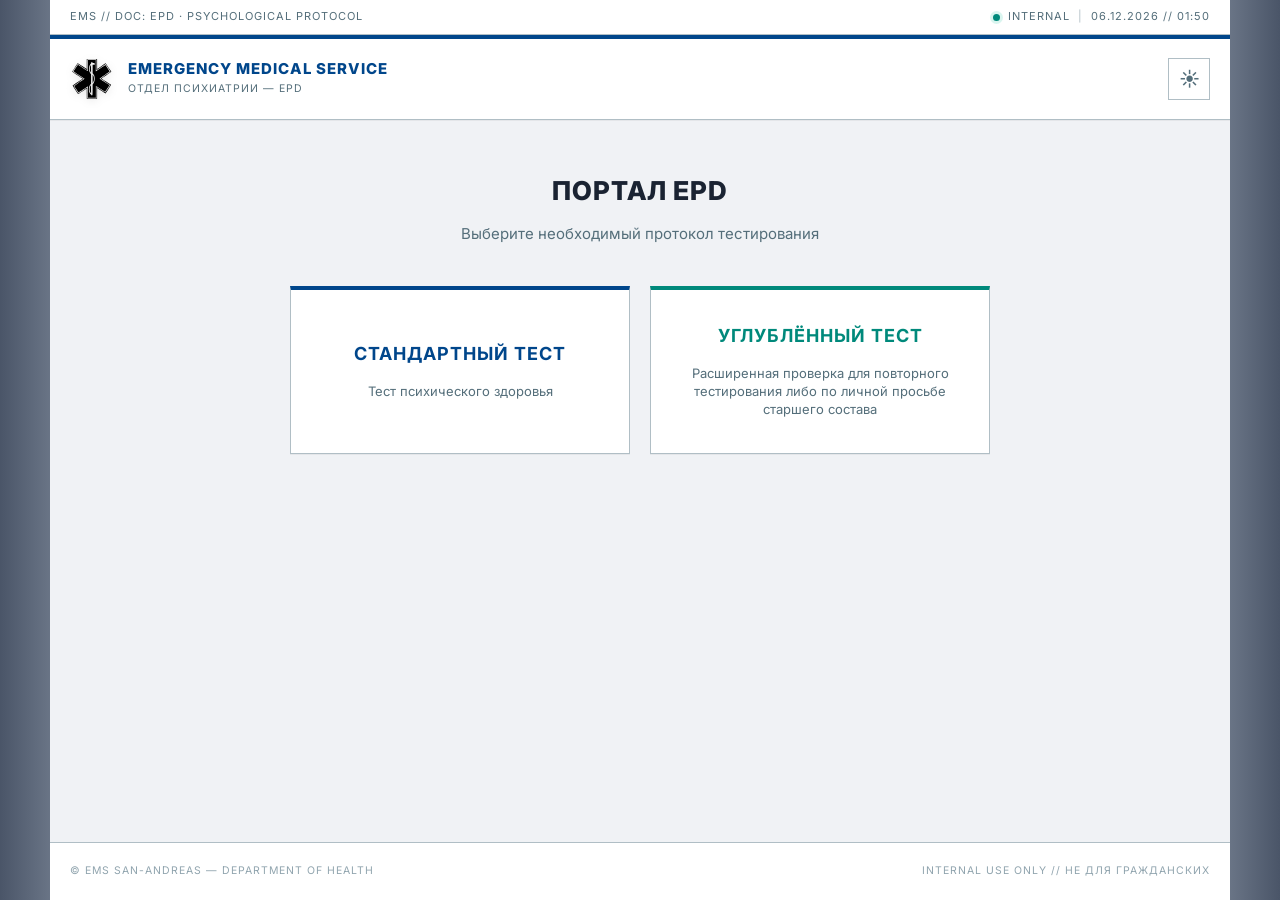
==== commit 1d52d44e: "Add files via upload" ====
--- a/index.html
+++ b/index.html
@@ -15,7 +15,9 @@
   <link rel="stylesheet" href="css/certificate.css">
 
   <style>
-    html { transition: none; }
+    html {
+      transition: none;
+    }
   </style>
   <script src="js/theme-init.js"></script>
 </head>
@@ -52,8 +54,9 @@
   </header>
 
   <main class="ems-content">
+    <!-- ГЛАВНОЕ МЕНЮ -->
     <div id="startScreen">
-      <h1>Официальный портал медосвидетельствования</h1>
+      <h1>Портал EPD</h1>
       <div class="subtitle">Выберите необходимый протокол тестирования</div>
 
       <div class="menu-grid">
@@ -63,14 +66,15 @@
         </button>
         <button class="menu-btn special" onclick="openSpecialModal()">
           <span class="btn-title">Углублённый тест</span>
-          <span class="btn-subtitle">Расширенная проверка для повторного тестирования либо по личной просьбе старшего состава</span>
+          <span class="btn-subtitle">Расширенная проверка для повторного тестирования либо по личной просьбе старшего
+            состава</span>
         </button>
       </div>
     </div>
 
+    <!-- СТАНДАРТНЫЙ ТЕСТ -->
     <div id="normalTestWrapper" style="display: none;">
       <button class="back-btn" onclick="goToMenu()">⬅ Вернуться в главное меню</button>
-
       <h1>Психологический тест</h1>
       <div class="subtitle">Заполните данные и ответьте на вопросы</div>
 
@@ -79,7 +83,8 @@
         <input type="text" id="patientName" placeholder="Например: Иван Петров" autocomplete="off">
 
         <label for="doctorName">Имя и фамилия врача:</label>
-        <input type="text" id="doctorName" class="doctor-input" placeholder="Например: Александр Смирнов" autocomplete="off">
+        <input type="text" id="doctorName" class="doctor-input" placeholder="Например: Александр Смирнов"
+          autocomplete="off">
       </div>
 
       <form id="quiz"></form>
@@ -96,9 +101,9 @@
       </button>
     </div>
 
+    <!-- УГЛУБЛЁННЫЙ ТЕСТ -->
     <div id="specialTestWrapper" style="display: none;">
       <button class="back-btn" onclick="goToMenu()">⬅ Вернуться в главное меню</button>
-
       <h1>Углублённый психологический тест</h1>
       <div class="subtitle">Заполните данные и ответьте на вопросы</div>
 
@@ -107,7 +112,8 @@
         <input type="text" id="specialPatientName" placeholder="Например: Иван Петров" autocomplete="off">
 
         <label for="specialDoctorName">Имя и фамилия врача:</label>
-        <input type="text" id="specialDoctorName" class="doctor-input" placeholder="Например: Александр Смирнов" autocomplete="off">
+        <input type="text" id="specialDoctorName" class="doctor-input" placeholder="Например: Александр Смирнов"
+          autocomplete="off">
       </div>
 
       <form id="specialQuiz"></form>
@@ -125,7 +131,7 @@
     </div>
   </main>
 
-  <!-- Модальное окно выбора отдела для стандартного теста -->
+  <!-- Модальные окна -->
   <div id="normalModal" class="modal-overlay" style="display: none;">
     <div class="modal-content">
       <h2>Выберите отдел</h2>
@@ -140,7 +146,6 @@
     </div>
   </div>
 
-  <!-- Модальное окно выбора отдела -->
   <div id="specialModal" class="modal-overlay" style="display: none;">
     <div class="modal-content">
       <h2>Выберите отдел</h2>
@@ -155,7 +160,7 @@
     </div>
   </div>
 
-  <!-- СПРАВКА -->
+  <!-- СПРАВКА (оставляем как есть, но добавим классы для тем) -->
   <div id="certWrapper" style="display:none; margin-top: 30px;">
     <div id="certImage">
       <div id="ciStampArea"></div>
--- a/css/base.css
+++ b/css/base.css
@@ -3,14 +3,30 @@
 * { box-sizing: border-box; }
 
 html {
-  background: linear-gradient(90deg, #4a5568 0%, #9aa5b4 20%, #eef1f5 50%, #9aa5b4 80%, #4a5568 100%);
+  background: linear-gradient(
+    90deg,
+    #4a5568 0%,
+    #9aa5b4 10%,
+    #eef1f5 19%,
+    #eef1f5 81%,
+    #9aa5b4 90%,
+    #4a5568 100%
+  );
   background-size: cover;
   background-repeat: no-repeat;
   min-height: 100vh;
   transition: background 0.5s ease;
 }
 html.theme-dark {
-  background: linear-gradient(90deg, #000 0%, #060b14 20%, #162338 50%, #060b14 80%, #000 100%);
+  background: linear-gradient(
+    90deg,
+    #000000 0%,
+    #060b14 10%,
+    #162338 19%,
+    #162338 81%,
+    #060b14 90%,
+    #000000 100%
+  );
 }
 @supports (min-height: 100dvh) { html { min-height: 100dvh; } }
 
--- a/css/portal.css
+++ b/css/portal.css
@@ -805,9 +805,8 @@
 }
 
 /* =========================================================
-   МОДАЛЬНОЕ ОКНО ЗАПРОСА ДОСТУПА (index.html)
-   ========================================================= */
-
+   МОДАЛЬНОЕ ОКНО ВЫБОРА ОТДЕЛА
+   ========================================================= */
 .modal-overlay {
     position: fixed;
     inset: 0;
@@ -821,13 +820,8 @@
 }
 
 @keyframes fadeIn {
-    from {
-        opacity: 0;
-    }
-
-    to {
-        opacity: 1;
-    }
+    from { opacity: 0; }
+    to { opacity: 1; }
 }
 
 .modal-content {
@@ -836,7 +830,7 @@
     border-top: 4px solid var(--accent);
     border-radius: 12px;
     box-shadow: 0 20px 60px rgba(28, 43, 58, 0.3);
-    max-width: 420px;
+    max-width: 500px;
     width: 100%;
     padding: 30px 30px 26px;
     text-align: center;
@@ -846,7 +840,7 @@
     margin: 0 0 8px;
     color: var(--accent);
     font-family: var(--mono);
-    font-size: 14px;
+    font-size: 15px;
     font-weight: 700;
     letter-spacing: 2px;
     text-transform: uppercase;
@@ -859,103 +853,86 @@
     line-height: 1.5;
 }
 
-.modal-label {
-    display: block;
-    text-align: left;
-    font-family: var(--mono);
-    font-size: 10.5px;
-    color: var(--text-dim);
-    letter-spacing: 1.5px;
-    margin-bottom: 8px;
-    text-transform: uppercase;
-}
-
-.modal-input {
-    width: 100%;
-    padding: 13px 15px;
-    font-size: 16px;
-    font-family: var(--mono);
-    letter-spacing: 3px;
-    text-align: center;
-    border: 1px solid var(--border);
-    border-radius: 8px;
+.modal-grid {
+    display: grid;
+    grid-template-columns: 1fr 1fr;
+    gap: 12px;
+    margin-bottom: 20px;
+}
+
+.modal-btn {
+    padding: 20px;
     background: var(--panel-soft);
     color: var(--text);
-    outline: none;
-    transition: border-color 0.15s, box-shadow 0.15s;
-    box-sizing: border-box;
-}
-
-.modal-input:focus {
+    border: 1px solid var(--border);
+    border-left: 4px solid var(--accent);
+    border-radius: 4px;
+    font-size: 15px;
+    font-weight: 700;
+    cursor: pointer;
+    transition: all 0.2s;
+    text-transform: uppercase;
+    margin-top: 0;
+    font-family: var(--mono);
+    letter-spacing: 1px;
+}
+
+.modal-btn:hover {
+    background: var(--accent-soft);
     border-color: var(--accent);
-    background: var(--panel);
-    box-shadow: 0 0 0 3px rgba(10, 108, 255, 0.12);
-}
-
-.modal-input::placeholder {
+    color: var(--accent);
+}
+
+.modal-btn.disabled,
+.modal-btn:disabled {
+    background: var(--panel-soft);
     color: var(--text-faint);
-    letter-spacing: 3px;
-}
-
-.modal-error {
-    margin-top: 12px;
+    border-left-color: var(--text-faint);
+    border-color: var(--border-soft);
+    cursor: not-allowed;
+    opacity: 0.7;
+    position: relative;
+}
+
+.modal-btn.disabled:hover,
+.modal-btn:disabled:hover {
+    background: var(--panel-soft);
+    border-color: var(--border-soft);
+    color: var(--text-faint);
+}
+
+.modal-btn.disabled::after,
+.modal-btn:disabled::after {
+    content: 'в разработке';
+    position: absolute;
+    bottom: 6px;
+    left: 50%;
+    transform: translateX(-50%);
+    font-size: 10px;
+    font-weight: 600;
+    color: var(--text-faint);
+    text-transform: lowercase;
+    letter-spacing: 0.3px;
+}
+
+.modal-close {
+    background: transparent;
+    color: var(--text-dim);
+    border: none;
     font-size: 13px;
-    font-weight: 600;
-    color: var(--red);
-    font-family: var(--mono);
+    cursor: pointer;
+    padding: 8px;
+    width: auto;
+    margin: 0 auto;
+    text-transform: uppercase;
     letter-spacing: 1px;
-}
-
-.modal-actions {
-    display: flex;
-    gap: 10px;
-    margin-top: 22px;
-}
-
-.modal-btn-primary,
-.modal-btn-secondary {
-    flex: 1;
-    padding: 13px 16px;
-    border-radius: 8px;
-    font-family: var(--mono);
-    font-size: 11.5px;
-    font-weight: 700;
-    letter-spacing: 1.5px;
-    text-transform: uppercase;
-    cursor: pointer;
-    transition: all 0.15s;
-    border: 1px solid transparent;
-}
-
-.modal-btn-primary {
-    background: var(--accent);
-    color: #ffffff;
-    border-color: var(--accent);
-}
-
-.modal-btn-primary:hover {
-    background: var(--accent-dim);
-}
-
-.modal-btn-secondary {
-    background: var(--panel);
-    color: var(--text-dim);
-    border-color: var(--border);
-}
-
-.modal-btn-secondary:hover {
-    background: var(--panel-soft);
-    color: var(--text);
-}
+    font-family: var(--mono);
+}
+.modal-close:hover { color: var(--text); }
 
 @media (max-width: 500px) {
-    .modal-content {
-        padding: 24px 20px 20px;
-    }
-
-    .modal-actions {
-        flex-direction: column;
-    }
+    .modal-content { padding: 24px 20px 20px; }
+    .modal-grid { grid-template-columns: 1fr; }
 }
 
 /* =========================================================
--- a/css/themes.css
+++ b/css/themes.css
@@ -5,56 +5,56 @@
 /* ---------- Переменные светлой темы (по умолчанию) ---------- */
 :root,
 body.theme-light {
-  --bg:            #f0f2f5;
-  --panel:         #ffffff;
-  --panel-soft:    #f8f9fa;
-  --border:        #b0bec5;
-  --border-soft:   #cfd8dc;
-  --text:          #1a2332;
-  --text-dim:      #546e7a;
-  --text-faint:    #90a4ae;
-
-  --accent:        #00468b;
-  --accent-soft:   #e3ecf5;
-  --accent-dim:    #003366;
-  --accent-dark:   #002244;
-
-  --teal:          #00897b;
-  --teal-soft:     #e0f2f1;
-  --red:           #d32f2f;
-  --red-soft:      #ffebee;
-  --amber:         #f0a500;
-
-  --mono:          'JetBrains Mono', 'Courier New', monospace;
+  --bg: #f0f2f5;
+  --panel: #ffffff;
+  --panel-soft: #f8f9fa;
+  --border: #b0bec5;
+  --border-soft: #cfd8dc;
+  --text: #1a2332;
+  --text-dim: #546e7a;
+  --text-faint: #90a4ae;
+
+  --accent: #00468b;
+  --accent-soft: #e3ecf5;
+  --accent-dim: #003366;
+  --accent-dark: #002244;
+
+  --teal: #00897b;
+  --teal-soft: #e0f2f1;
+  --red: #d32f2f;
+  --red-soft: #ffebee;
+  --amber: #f0a500;
+
+  --mono: 'Inter', 'Segoe UI', -apple-system, Arial, sans-serif;
 
   --page-bg: #f0f2f5;
 
-  --shadow-sm: 0 1px 0 rgba(0,0,0,0.05);
-  --shadow-md: 0 2px 4px rgba(0,0,0,0.05);
+  --shadow-sm: 0 1px 0 rgba(0, 0, 0, 0.05);
+  --shadow-md: 0 2px 4px rgba(0, 0, 0, 0.05);
   --shadow-lg: 0 4px 12px rgba(0, 70, 139, 0.15);
 }
 
 /* ---------- Переменные тёмной темы ---------- */
 body.theme-dark {
-  --bg:            #0b1320;
-  --panel:         #111b2b;
-  --panel-soft:    #162338;
-  --border:        rgba(0, 229, 255, 0.3);
-  --border-soft:   rgba(0, 229, 255, 0.1);
-  --text:          #e0f2fe;
-  --text-dim:      #94a3b8;
-  --text-faint:    #64748b;
-
-  --accent:        #00e5ff;
-  --accent-soft:   rgba(0, 229, 255, 0.1);
-  --accent-dim:    #00b8cc;
-  --accent-dark:   #008a99;
-
-  --teal:          #00e5ff;
-  --teal-soft:     rgba(0, 229, 255, 0.1);
-  --red:           #ff6b6b;
-  --red-soft:      rgba(255, 107, 107, 0.15);
-  --amber:         #fbbf24;
+  --bg: #0b1320;
+  --panel: #111b2b;
+  --panel-soft: #162338;
+  --border: rgba(0, 229, 255, 0.3);
+  --border-soft: rgba(0, 229, 255, 0.1);
+  --text: #e0f2fe;
+  --text-dim: #94a3b8;
+  --text-faint: #64748b;
+
+  --accent: #00e5ff;
+  --accent-soft: rgba(0, 229, 255, 0.1);
+  --accent-dim: #00b8cc;
+  --accent-dark: #008a99;
+
+  --teal: #00e5ff;
+  --teal-soft: rgba(0, 229, 255, 0.1);
+  --red: #ff6b6b;
+  --red-soft: rgba(255, 107, 107, 0.15);
+  --amber: #fbbf24;
 
   --page-bg: radial-gradient(circle at top center, #162a45 0%, #0b1320 100%);
 
@@ -85,8 +85,15 @@
   border-radius: 0px !important;
 }
 
-body.theme-light .portal-card { border: 1px solid var(--border) !important; }
-body.theme-light .portal-card::before { height: 6px !important; border-radius: 0 !important; }
+body.theme-light .portal-card {
+  border: 1px solid var(--border) !important;
+}
+
+body.theme-light .portal-card::before {
+  height: 6px !important;
+  border-radius: 0 !important;
+}
+
 body.theme-light .portal-card:hover {
   border-color: var(--accent) !important;
   box-shadow: var(--shadow-lg) !important;
@@ -104,7 +111,10 @@
   letter-spacing: 1px !important;
   font-weight: 800 !important;
 }
-body.theme-light .ems-title { color: var(--accent) !important; }
+
+body.theme-light .ems-title {
+  color: var(--accent) !important;
+}
 
 body.theme-light .form-actions button:first-child,
 body.theme-light button.gen-btn,
@@ -116,6 +126,7 @@
   border: 2px solid var(--accent) !important;
   color: #fff !important;
 }
+
 body.theme-light .form-actions button:first-child:hover,
 body.theme-light button.gen-btn:hover,
 body.theme-light .modal-btn-primary:hover {
@@ -128,7 +139,12 @@
   background: #ffebee !important;
   color: #b71c1c !important;
 }
-body.theme-light .block-title { background: #1a2332 !important; color: #fff !important; }
+
+body.theme-light .block-title {
+  background: #1a2332 !important;
+  color: #fff !important;
+}
+
 body.theme-light .patient-fields input:focus,
 body.theme-light .curator-input-group input:focus {
   border-color: var(--accent) !important;
@@ -144,19 +160,26 @@
   background: rgba(11, 19, 32, 0.9) !important;
   border-color: var(--border) !important;
 }
+
 body.theme-dark .ems-title {
   color: var(--accent) !important;
   text-shadow: 0 0 10px rgba(0, 229, 255, 0.5);
 }
-body.theme-dark .topbar-left { color: var(--accent); }
-body.theme-dark .ems-subtitle { color: var(--text-dim) !important; }
+
+body.theme-dark .topbar-left {
+  color: var(--accent);
+}
+
+body.theme-dark .ems-subtitle {
+  color: var(--text-dim) !important;
+}
 
 /* Свечение логотипа в тёмной теме */
 body.theme-dark .ems-logo {
-  filter: drop-shadow(0 0 8px rgba(0, 229, 255, 0.6)) 
-          drop-shadow(0 0 20px rgba(0, 229, 255, 0.3));
+  filter: drop-shadow(0 0 8px rgba(0, 229, 255, 0.6)) drop-shadow(0 0 20px rgba(0, 229, 255, 0.3));
   transition: filter 0.4s ease;
 }
+
 body.theme-light .ems-logo {
   filter: drop-shadow(0 2px 4px rgba(0, 0, 0, 0.1));
   transition: filter 0.4s ease;
@@ -168,32 +191,72 @@
   box-shadow: inset 0 0 20px rgba(0, 229, 255, 0.03);
   border-radius: 8px !important;
 }
+
 body.theme-dark .portal-card::before {
   background: var(--accent) !important;
   box-shadow: 0 0 10px var(--accent);
 }
+
 body.theme-dark .portal-card:hover {
   border-color: var(--accent) !important;
   box-shadow: 0 0 25px rgba(0, 229, 255, 0.2) !important;
 }
+
 body.theme-dark .card-title,
-body.theme-dark .card-code { color: var(--accent) !important; }
+body.theme-dark .card-code {
+  color: var(--accent) !important;
+}
+
 body.theme-dark .card-tag {
   background: var(--panel-soft) !important;
   color: var(--accent) !important;
   border-color: var(--border) !important;
 }
-body.theme-dark .card-desc { color: var(--text-dim) !important; }
-body.theme-dark .hero h1 { color: var(--text) !important; }
-body.theme-dark .hero h1 .accent { color: var(--accent) !important; }
-body.theme-dark .hero-desc { color: var(--text-dim) !important; }
-body.theme-dark .hero-stats { background: var(--panel) !important; border-color: var(--border) !important; }
-body.theme-dark .stat-num { color: var(--accent) !important; }
-body.theme-dark .stat-lbl { color: var(--text-faint) !important; }
-body.theme-dark .stat { border-right-color: var(--border) !important; }
-body.theme-dark .section-head { border-bottom-color: var(--border) !important; }
-body.theme-dark .section-head h2 { color: var(--text) !important; }
-body.theme-dark .section-index { color: var(--text-faint) !important; }
+
+body.theme-dark .card-desc {
+  color: var(--text-dim) !important;
+}
+
+body.theme-dark .hero h1 {
+  color: var(--text) !important;
+}
+
+body.theme-dark .hero h1 .accent {
+  color: var(--accent) !important;
+}
+
+body.theme-dark .hero-desc {
+  color: var(--text-dim) !important;
+}
+
+body.theme-dark .hero-stats {
+  background: var(--panel) !important;
+  border-color: var(--border) !important;
+}
+
+body.theme-dark .stat-num {
+  color: var(--accent) !important;
+}
+
+body.theme-dark .stat-lbl {
+  color: var(--text-faint) !important;
+}
+
+body.theme-dark .stat {
+  border-right-color: var(--border) !important;
+}
+
+body.theme-dark .section-head {
+  border-bottom-color: var(--border) !important;
+}
+
+body.theme-dark .section-head h2 {
+  color: var(--text) !important;
+}
+
+body.theme-dark .section-index {
+  color: var(--text-faint) !important;
+}
 
 body.theme-dark .page-content,
 body.theme-dark .doc-block,
@@ -207,6 +270,7 @@
   border-color: var(--border) !important;
   color: var(--text) !important;
 }
+
 body.theme-dark .page-content h1,
 body.theme-dark .page-content h2,
 body.theme-dark .doc-tab .tab-code,
@@ -215,14 +279,23 @@
 body.theme-dark .modal-content h2 {
   color: var(--accent) !important;
 }
+
 body.theme-dark .page-content p,
 body.theme-dark .page-content li,
 body.theme-dark .item-text,
 body.theme-dark .page-content td {
   color: var(--text-dim) !important;
 }
-body.theme-dark .page-content strong { color: var(--accent) !important; }
-body.theme-dark .page-content a { color: var(--accent) !important; border-bottom-color: var(--accent) !important; }
+
+body.theme-dark .page-content strong {
+  color: var(--accent) !important;
+}
+
+body.theme-dark .page-content a {
+  color: var(--accent) !important;
+  border-bottom-color: var(--accent) !important;
+}
+
 body.theme-dark .page-content code {
   background: rgba(0, 229, 255, 0.1) !important;
   color: var(--accent) !important;
@@ -233,16 +306,29 @@
   color: var(--accent) !important;
   border-bottom: 2px solid var(--accent);
 }
-body.theme-dark .page-content td { border-bottom-color: var(--border-soft) !important; }
-body.theme-dark .page-content tr:nth-child(even) td { background: var(--panel-soft) !important; }
-body.theme-dark .page-content tr:hover td { background: rgba(0, 229, 255, 0.05) !important; }
+
+body.theme-dark .page-content td {
+  border-bottom-color: var(--border-soft) !important;
+}
+
+body.theme-dark .page-content tr:nth-child(even) td {
+  background: var(--panel-soft) !important;
+}
+
+body.theme-dark .page-content tr:hover td {
+  background: rgba(0, 229, 255, 0.05) !important;
+}
 
 body.theme-dark .info-box {
   background: rgba(0, 229, 255, 0.05) !important;
   border-left: 4px solid var(--accent) !important;
   font-family: 'JetBrains Mono', monospace !important;
 }
-body.theme-dark .info-box strong { color: var(--accent) !important; }
+
+body.theme-dark .info-box strong {
+  color: var(--accent) !important;
+}
+
 body.theme-dark .warning-box {
   background: rgba(245, 127, 23, 0.1) !important;
   border-left-color: #f57f17 !important;
@@ -259,6 +345,7 @@
   border: none;
   box-shadow: 0 0 15px rgba(0, 229, 255, 0.3) !important;
 }
+
 body.theme-dark button:hover,
 body.theme-dark .form-actions button:first-child:hover,
 body.theme-dark button.gen-btn:hover,
@@ -266,6 +353,7 @@
   background: #fff !important;
   box-shadow: 0 0 25px rgba(0, 229, 255, 0.6) !important;
 }
+
 body.theme-dark button.secondary {
   background: transparent !important;
   color: var(--accent) !important;
@@ -278,12 +366,16 @@
   border-color: var(--border-soft) !important;
   color: var(--text) !important;
 }
+
 body.theme-dark label.answer:hover {
   border-color: var(--accent) !important;
   background: rgba(0, 229, 255, 0.05) !important;
 }
+
 body.theme-dark input[type="checkbox"],
-body.theme-dark input[type="radio"] { accent-color: var(--accent) !important; }
+body.theme-dark input[type="radio"] {
+  accent-color: var(--accent) !important;
+}
 
 body.theme-dark input[type="text"],
 body.theme-dark input[type="password"],
@@ -294,6 +386,7 @@
   color: var(--accent) !important;
   border-color: var(--border) !important;
 }
+
 body.theme-dark input:focus,
 body.theme-dark .modal-input:focus {
   border-color: var(--accent) !important;
@@ -303,22 +396,48 @@
 body.theme-dark .doc-block .block-header {
   background: linear-gradient(90deg, #00566b 0%, rgba(0, 229, 255, 0) 100%) !important;
 }
+
 body.theme-dark .doc-tab.active {
   background: rgba(0, 229, 255, 0.08) !important;
   border-color: var(--accent) !important;
 }
-body.theme-dark .doc-tab.active::before { background: var(--accent) !important; }
-body.theme-dark .doc-tab .tab-label { color: var(--text) !important; }
-
-body.theme-dark .audit-title { color: var(--accent) !important; }
-body.theme-dark .audit-subtitle { color: var(--text-dim) !important; }
-
-body.theme-dark .menu-btn { color: var(--accent) !important; }
-body.theme-dark .menu-btn .btn-subtitle { color: var(--text-dim) !important; }
-body.theme-dark .back-link { color: var(--text-dim) !important; }
-body.theme-dark .back-link:hover { color: var(--accent) !important; }
-
-body.theme-dark .topbar-right { color: var(--text-dim) !important; }
+
+body.theme-dark .doc-tab.active::before {
+  background: var(--accent) !important;
+}
+
+body.theme-dark .doc-tab .tab-label {
+  color: var(--text) !important;
+}
+
+body.theme-dark .audit-title {
+  color: var(--accent) !important;
+}
+
+body.theme-dark .audit-subtitle {
+  color: var(--text-dim) !important;
+}
+
+body.theme-dark .menu-btn {
+  color: var(--accent) !important;
+}
+
+body.theme-dark .menu-btn .btn-subtitle {
+  color: var(--text-dim) !important;
+}
+
+body.theme-dark .back-link {
+  color: var(--text-dim) !important;
+}
+
+body.theme-dark .back-link:hover {
+  color: var(--accent) !important;
+}
+
+body.theme-dark .topbar-right {
+  color: var(--text-dim) !important;
+}
+
 body.theme-dark .status-dot {
   background: var(--accent) !important;
   box-shadow: 0 0 0 3px rgba(0, 229, 255, 0.2) !important;
@@ -330,6 +449,7 @@
 body {
   transition: background-color 0.4s ease, color 0.4s ease;
 }
+
 .portal-card,
 .page-content,
 .doc-block,
@@ -363,17 +483,19 @@
   margin: 0;
   transition: all 0.25s ease;
   flex-shrink: 0;
-  
+
   display: grid;
-  place-items: center; 
+  place-items: center;
   position: relative;
   overflow: hidden;
 }
+
 .theme-toggle:hover {
   border-color: var(--accent);
   color: var(--accent);
   transform: rotate(20deg);
 }
+
 .theme-toggle .theme-icon-light,
 .theme-toggle .theme-icon-dark {
   grid-area: 1 / 1;
@@ -384,11 +506,122 @@
   justify-content: center;
   transition: opacity 0.25s ease, transform 0.25s ease;
 }
-body.theme-light .theme-icon-light { opacity: 1; transform: scale(1); }
-body.theme-light .theme-icon-dark  { opacity: 0; transform: scale(0.5); }
-body.theme-dark  .theme-icon-light { opacity: 0; transform: scale(0.5); }
-body.theme-dark  .theme-icon-dark  { opacity: 1; transform: scale(1); }
+
+body.theme-light .theme-icon-light {
+  opacity: 1;
+  transform: scale(1);
+}
+
+body.theme-light .theme-icon-dark {
+  opacity: 0;
+  transform: scale(0.5);
+}
+
+body.theme-dark .theme-icon-light {
+  opacity: 0;
+  transform: scale(0.5);
+}
+
+body.theme-dark .theme-icon-dark {
+  opacity: 1;
+  transform: scale(1);
+}
 
 @media (max-width: 700px) {
-  .theme-toggle { width: 36px; height: 36px; font-size: 17px; }
+  .theme-toggle {
+    width: 36px;
+    height: 36px;
+    font-size: 17px;
+  }
+}
+
+/* =========================================================
+   ИСКЛЮЧЕНИЕ ДЛЯ СПРАВКИ (чтобы не теряла вид документа)
+   ========================================================= */
+body.theme-light #certImage {
+  border-radius: 4px !important;
+}
+
+/* =========================================================
+   ГЛОБАЛЬНЫЕ КНОПКИ В ТЁМНОЙ ТЕМЕ (из HRID)
+   ========================================================= */
+body.theme-dark button:not(.back-btn):not(.theme-toggle):not(.remove-trainee):not(.menu-btn):not(.modal-btn):not(.modal-close),
+body.theme-dark .form-actions button:first-child,
+body.theme-dark button.gen-btn,
+body.theme-dark .modal-btn-primary {
+  background: var(--accent) !important;
+  color: #000 !important;
+  font-weight: 800;
+  border: none;
+  box-shadow: 0 0 15px rgba(0, 229, 255, 0.3) !important;
+}
+
+body.theme-dark button:not(.back-btn):not(.theme-toggle):not(.remove-trainee):not(.menu-btn):not(.modal-btn):not(.modal-close):hover,
+body.theme-dark .form-actions button:first-child:hover,
+body.theme-dark button.gen-btn:hover,
+body.theme-dark .modal-btn-primary:hover {
+  background: #fff !important;
+  box-shadow: 0 0 25px rgba(0, 229, 255, 0.6) !important;
+}
+
+body.theme-dark button.secondary {
+  background: transparent !important;
+  color: var(--accent) !important;
+  border: 1px solid var(--accent) !important;
+  box-shadow: none !important;
+}
+
+body.theme-dark button.back-btn {
+  background: transparent !important;
+  color: var(--text-dim) !important;
+  border: none !important;
+  box-shadow: none !important;
+  padding: 8px 0 !important;
+  margin-bottom: 20px !important;
+}
+
+body.theme-dark button.back-btn:hover {
+  color: var(--accent) !important;
+  transform: translateX(-4px);
+}
+
+body.theme-dark .block-title {
+  background: linear-gradient(90deg, #00566b 0%, rgba(0, 229, 255, 0) 100%) !important;
+  color: #ffffff !important;
+  border: 1px solid var(--border-soft) !important;
+  border-left: 4px solid var(--accent) !important;
+  box-shadow: none !important;
+  border-radius: 4px !important;
+}
+
+body.theme-dark .menu-btn {
+  background: var(--panel) !important;
+  border: 1px solid var(--border) !important;
+  border-top: 4px solid var(--accent) !important;
+  border-radius: 8px !important;
+  box-shadow: var(--shadow-sm) !important;
+  color: var(--text) !important;
+}
+
+body.theme-dark .menu-btn.special {
+  border-top-color: var(--teal) !important;
+}
+
+body.theme-dark .menu-btn:hover {
+  background: var(--panel-soft) !important;
+  border-color: var(--accent) !important;
+  box-shadow: 0 0 20px rgba(0, 229, 255, 0.2) !important;
+  transform: translateY(-3px);
+}
+
+body.theme-dark .menu-btn .btn-title {
+  color: var(--accent) !important;
+}
+
+body.theme-dark .menu-btn.special .btn-title {
+  color: var(--teal) !important;
+}
+
+body.theme-dark .menu-btn .btn-subtitle {
+  color: var(--text-dim) !important;
 }
--- a/css/form.css
+++ b/css/form.css
@@ -1,3 +1,4 @@
+/* ===== Поля пациентов / формы ===== */
 .patient-fields {
   background: var(--panel);
   padding: 25px;
@@ -39,6 +40,7 @@
 
 .patient-fields input:last-child { margin-bottom: 0; }
 
+/* ===== Заголовок блока ===== */
 .block-title {
   font-family: var(--mono);
   font-size: 13px;
@@ -53,6 +55,7 @@
   box-shadow: var(--shadow-sm);
 }
 
+/* ===== Вопросы ===== */
 .question {
   margin-bottom: 25px;
   padding: 22px;
@@ -103,6 +106,7 @@
   accent-color: var(--accent);
 }
 
+/* ===== Кнопки ===== */
 button {
   width: 100%;
   padding: 14px 20px;
@@ -146,6 +150,7 @@
 }
 button.gen-btn:hover { filter: brightness(0.9); }
 
+/* ===== Меню ===== */
 #startScreen { text-align: center; margin-top: 20px; }
 
 .menu-grid {
@@ -181,7 +186,7 @@
   transform: translateY(-3px);
 }
 
-.menu-btn .btn-title {
+.btn-title {
   font-family: var(--mono);
   font-size: 18px;
   font-weight: 700;
@@ -191,7 +196,7 @@
   color: var(--accent);
 }
 
-.menu-btn .btn-subtitle {
+.btn-subtitle {
   font-size: 13px;
   color: var(--text-dim);
   font-weight: 400;
@@ -201,10 +206,12 @@
 .menu-btn.special { border-top-color: var(--teal); }
 .menu-btn.special .btn-title { color: var(--teal); }
 
+/* ===== Кнопка "Назад" ===== */
 .back-btn {
-  background: transparent;
-  color: var(--text-dim);
-  border: none;
+  background: transparent !important;
+  color: var(--text-dim) !important;
+  border: none !important;
+  box-shadow: none !important;
   font-size: 13px;
   font-weight: 600;
   cursor: pointer;
@@ -215,8 +222,16 @@
   font-family: var(--mono);
   letter-spacing: 1px;
   text-transform: uppercase;
-}
-.back-btn:hover { color: var(--accent); }
+  display: inline-flex;
+  align-items: center;
+  transition: color 0.2s ease, transform 0.2s ease;
+}
+
+.back-btn:hover {
+  background: transparent !important;
+  color: var(--accent) !important;
+  transform: translateX(-4px);
+}
 
 .empty-state {
   text-align: center;
@@ -231,131 +246,4 @@
 
 @media (max-width: 600px) {
   .menu-grid { grid-template-columns: 1fr; }
-}
-
-/* ===== Модалка ===== */
-.modal-overlay {
-  position: fixed;
-  inset: 0;
-  background: rgba(15, 23, 42, 0.6);
-  display: flex;
-  align-items: center;
-  justify-content: center;
-  z-index: 1000;
-  padding: 20px;
-  animation: fadeIn 0.15s ease;
-}
-
-@keyframes fadeIn {
-  from { opacity: 0; }
-  to   { opacity: 1; }
-}
-
-.modal-content {
-  background: var(--panel);
-  padding: 30px;
-  border-radius: 12px;
-  border: 1px solid var(--border);
-  border-top: 4px solid var(--accent);
-  max-width: 500px;
-  width: 100%;
-  box-shadow: 0 20px 60px rgba(0, 0, 0, 0.25);
-  text-align: center;
-}
-
-.modal-content h2 {
-  margin-top: 0;
-  color: var(--accent);
-  font-family: var(--mono);
-  font-size: 15px;
-  text-transform: uppercase;
-  letter-spacing: 2px;
-  margin-bottom: 8px;
-}
-
-.modal-subtitle {
-  color: var(--text-dim);
-  font-size: 13.5px;
-  margin-bottom: 25px;
-}
-
-.modal-grid {
-  display: grid;
-  grid-template-columns: 1fr 1fr;
-  gap: 12px;
-  margin-bottom: 20px;
-}
-
-.modal-btn {
-  padding: 20px;
-  background: var(--panel-soft);
-  color: var(--text);
-  border: 1px solid var(--border);
-  border-left: 4px solid var(--accent);
-  border-radius: 4px;
-  font-size: 15px;
-  font-weight: 700;
-  cursor: pointer;
-  transition: all 0.2s;
-  text-transform: uppercase;
-  margin-top: 0;
-  font-family: var(--mono);
-  letter-spacing: 1px;
-}
-
-.modal-btn:hover {
-  background: var(--accent-soft);
-  border-color: var(--accent);
-  color: var(--accent);
-}
-
-.modal-close {
-  background: transparent;
-  color: var(--text-dim);
-  border: none;
-  font-size: 13px;
-  cursor: pointer;
-  padding: 8px;
-  width: auto;
-  margin: 0 auto;
-  text-transform: uppercase;
-  letter-spacing: 1px;
-  font-family: var(--mono);
-}
-.modal-close:hover { color: var(--text); }
-
-@media (max-width: 500px) {
-  .modal-grid { grid-template-columns: 1fr; }
-}
-
-.modal-btn.disabled,
-.modal-btn:disabled {
-  background: var(--panel-soft);
-  color: var(--text-faint);
-  border-left-color: var(--text-faint);
-  border-color: var(--border-soft);
-  cursor: not-allowed;
-  opacity: 0.7;
-  position: relative;
-}
-
-.modal-btn.disabled:hover,
-.modal-btn:disabled:hover {
-  background: var(--panel-soft);
-  border-color: var(--border-soft);
-  color: var(--text-faint);
-}
-
-.modal-btn.disabled::after,
-.modal-btn:disabled::after {
-  content: 'в разработке';
-  position: absolute;
-  bottom: 6px;
-  left: 50%;
-  transform: translateX(-50%);
-  font-size: 10px;
-  font-weight: 600;
-  color: var(--text-faint);
-  text-transform: lowercase;
-  letter-spacing: 0.3px;
 }
--- a/css/result.css
+++ b/css/result.css
@@ -47,26 +47,7 @@
   box-shadow: none;
 }
 
-.stamp-img {
-  position: absolute;
-  width: 200px;
-  height: 200px;
-  pointer-events: none;
-  transform: translate(-50%, -50%);
-  opacity: 0.85;
-  mix-blend-mode: multiply;
-  z-index: 10;
-}
-
-#ciStampArea {
-  position: absolute;
-  inset: 0;
-  pointer-events: none;
-  overflow: hidden;
-  z-index: 10;
-}
-#ciStampArea .stamp-img { opacity: 0.9; }
-
+/* ===== Блок кнопок справки ===== */
 .cert-actions {
   display: grid;
   grid-template-columns: repeat(auto-fit, minmax(200px, 1fr));
@@ -121,14 +102,8 @@
 button.do-btn { border-color: #16a085; color: #16a085; }
 button.do-btn:hover { background: rgba(22, 160, 133, 0.08); }
 
-body.theme-dark button.copy-btn,
-body.theme-dark button.img-btn,
-body.theme-dark button.rp-btn,
-body.theme-dark button.do-btn {
-  background: transparent;
-}
-
-body.theme-dark button.copy-btn { color: #a8b3ff; border-color: #a8b3ff; }
-body.theme-dark button.img-btn  { color: #7cc4ee; border-color: #7cc4ee; }
-body.theme-dark button.rp-btn   { color: #d6b5ee; border-color: #d6b5ee; }
-body.theme-dark button.do-btn   { color: #7fe0cc; border-color: #7fe0cc; }+/* Тёмная тема для кнопок справки */
+body.theme-dark button.copy-btn { color: #a8b3ff; border-color: #a8b3ff; background: transparent; }
+body.theme-dark button.img-btn  { color: #7cc4ee; border-color: #7cc4ee; background: transparent; }
+body.theme-dark button.rp-btn   { color: #d6b5ee; border-color: #d6b5ee; background: transparent; }
+body.theme-dark button.do-btn   { color: #7fe0cc; border-color: #7fe0cc; background: transparent; }
